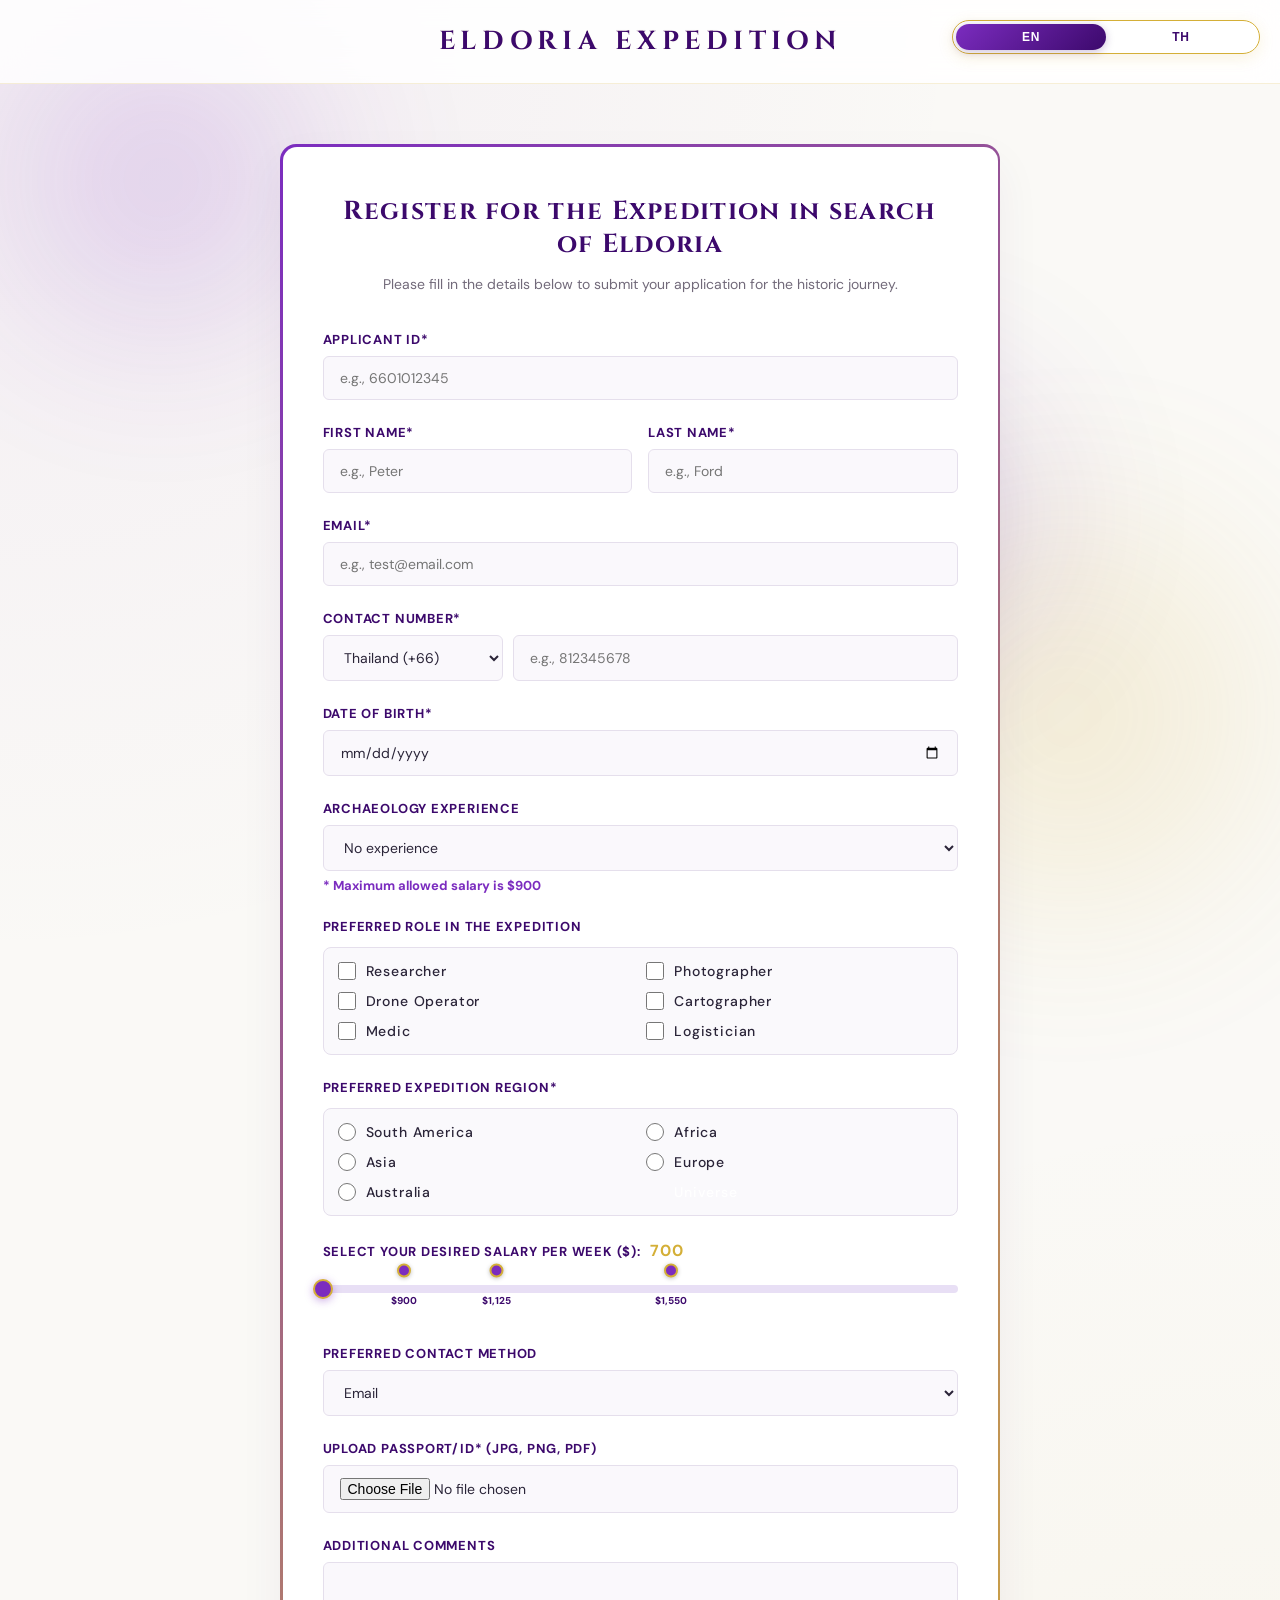
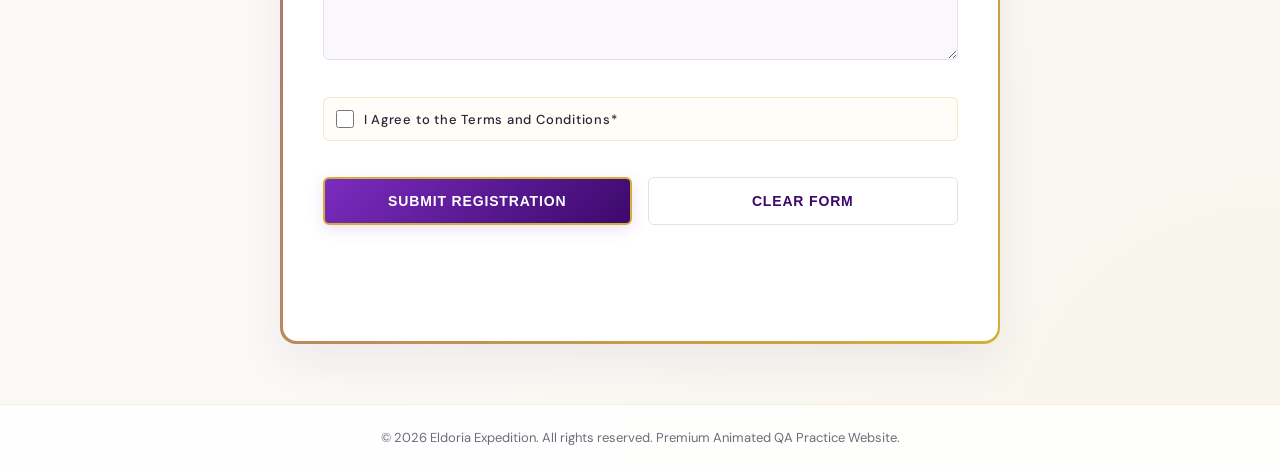
==== 1/index.html @ 0b89884a "Add invisible auto-fill testing button and skip required passport check on auto-fill" ====
<!DOCTYPE html>
<html lang="en">
<head>
    <meta charset="UTF-8">
    <meta name="viewport" content="width=device-width, initial-scale=1.0">
    <title>Expedition Registration Form | Gold & Purple Magical Edition</title>
    
    <!-- Fonts -->
    <link rel="preconnect" href="https://fonts.googleapis.com">
    <link rel="preconnect" href="https://fonts.gstatic.com" crossorigin>
    <link href="https://fonts.googleapis.com/css2?family=Cinzel:wght@500;700&family=DM+Sans:wght@400;500;700&display=swap" rel="stylesheet">
    
    <!-- Stylesheet with Cache Buster (?v=3) -->
    <link rel="stylesheet" href="./Form Testing Exercise_ Find Validation Bugs _ Realbugz QA Practice_files/main.css?v=21">
</head>
<body>
    <!-- Floating Magical Orbs for animated background -->
    <div class="orb orb-1"></div>
    <div class="orb orb-2"></div>
    <div class="orb orb-3"></div>

    <!-- Language Switcher fixed in the absolute top-right of the screen -->
    <div class="lang-switch-container">
        <button type="button" class="lang-btn active" id="btn-en" onclick="setLanguage('en')">EN</button>
        <button type="button" class="lang-btn" id="btn-th" onclick="setLanguage('th')">TH</button>
    </div>

    <header>
        <div class="header-container">
            <div class="logo-text">ELDORIA EXPEDITION</div>
        </div>
    </header>

    <main>
        <!-- Animated Glowing border card wrapper -->
        <div class="card-glow-wrapper">
            <div class="form-card">
                <h1 data-i18n="title">Register for the Expedition in search of Eldoria</h1>
                <p class="subtitle" data-i18n="subtitle">Please fill in the details below to submit your application for the historic journey.</p>
                
                <form id="expeditionForm" enctype="multipart/form-data">
                    
                    <!-- Applicant ID -->
                    <div class="form-group">
                        <label for="applicantId" data-i18n="label-id">Applicant ID*</label>
                        <input type="text" id="applicantId" name="applicantId" placeholder="e.g., 6601012345" required>
                    </div>

                    <!-- First Name & Last Name -->
                    <div class="form-row">
                        <div class="form-group col-6">
                            <label for="firstName" data-i18n="label-first-name">First Name*</label>
                            <input type="text" id="firstName" name="firstName" placeholder="e.g., Peter" required maxlength="50">
                        </div>
                        <div class="form-group col-6">
                            <label for="lastName" data-i18n="label-last-name">Last Name*</label>
                            <input type="text" id="lastName" name="lastName" placeholder="e.g., Ford" required maxlength="50">
                        </div>
                    </div>

                    <div class="form-group">
                        <label for="email" data-i18n="label-email">Email*</label>
                        <!-- Bug 1: Mismatched Input Type (type="text" instead of "email") -->
                        <input type="email" id="email" name="email" placeholder="e.g., test@email.com" required>
                    </div>

                    <div class="form-group">
                        <label for="contactNumber" data-i18n="label-phone">Contact Number*</label>
                        <div class="phone-input-group">
                            <select id="countryCode" name="countryCode">
                                <option value="+66">Thailand (+66)</option>
                                <option value="+1">United States (+1)</option>
                                <option value="+44">United Kingdom (+44)</option>
                                <option value="+81">Japan (+81)</option>
                                <option value="+65">Singapore (+65)</option>
                                <option value="+61">Australia (+61)</option>
                                <option value="+82">South Korea (+82)</option>
                            </select>
                            <input type="tel" id="contactNumber" name="contactNumber" placeholder="e.g., 812345678" required>
                        </div>
                    </div>

                    <div class="form-group">
                        <label for="dob" data-i18n="label-dob">Date of Birth*</label>
                        <input type="date" id="dob" name="dob" required>
                    </div>

                    <div class="form-group">
                        <label for="experience" data-i18n="label-exp">Archaeology Experience</label>
                        <select id="experience" name="experience" onchange="updateSalaryHint()">
                            <option value="none" data-i18n="opt-none">No experience</option>
                            <option value="amateur" data-i18n="opt-amateur">Amateur (up to 1 year)</option>
                            <option value="intermediate" data-i18n="opt-inter">Intermediate (1–5 years)</option>
                            <option value="professional" data-i18n="opt-prof">Professional (more than 5 years)</option>
                        </select>
                        <div id="salaryLimitHint" class="salary-limit-hint"></div>
                    </div>

                    <div class="form-group">
                        <label class="group-title" data-i18n="label-roles">Preferred Role in the Expedition</label>
                        <div class="options-container">
                            <div class="checkbox-option">
                                <input type="checkbox" id="researcher" name="role" value="Researcher">
                                <label for="researcher" data-i18n="role-researcher">Researcher</label>
                            </div>
                            <div class="checkbox-option">
                                <input type="checkbox" id="photographer" name="role" value="Photographer">
                                <label for="photographer" data-i18n="role-photographer">Photographer</label>
                            </div>
                            <div class="checkbox-option">
                                <input type="checkbox" id="drone" name="role" value="Drone Operator">
                                <label for="drone" data-i18n="role-drone">Drone Operator</label>
                            </div>
                            <div class="checkbox-option">
                                <input type="checkbox" id="cartographer" name="role" value="Cartographer">
                                <label for="cartographer" data-i18n="role-cartographer">Cartographer</label>
                            </div>
                            <div class="checkbox-option">
                                <input type="checkbox" id="medic" name="role" value="Medic">
                                <label for="medic" data-i18n="role-medic">Medic</label>
                            </div>
                            <div class="checkbox-option">
                                <input type="checkbox" id="logistician" name="role" value="Logistician">
                                <label for="logistician" data-i18n="role-logistician">Logistician</label>
                            </div>
                        </div>
                    </div>

                    <div class="form-group">
                        <label class="group-title" data-i18n="label-region">Preferred Expedition Region*</label>
                        <div class="options-container">
                            <div class="radio-option">
                                <input type="radio" name="region" id="southAmerica" value="South America" required>
                                <label for="southAmerica" data-i18n="region-sa">South America</label>
                            </div>
                            <div class="radio-option">
                                <input type="radio" name="region" id="africa" value="Africa">
                                <label for="africa" data-i18n="region-af">Africa</label>
                            </div>
                            <div class="radio-option">
                                <input type="radio" name="region" id="asia" value="Asia">
                                <label for="asia" data-i18n="region-as">Asia</label>
                            </div>
                            <div class="radio-option">
                                <input type="radio" name="region" id="europe" value="Europe">
                                <label for="europe" data-i18n="region-eu">Europe</label>
                            </div>
                            <div class="radio-option">
                                <input type="radio" name="region" id="australia" value="Australia">
                                <label for="australia" data-i18n="region-au">Australia</label>
                            </div>
                            <!-- Invisible 'Universe' Option -->
                            <div class="radio-option invisible-option">
                                <input type="radio" name="region" id="universe" value="Universe">
                                <label for="universe" data-i18n="region-univ">Universe</label>
                            </div>
                        </div>
                    </div>

                                        <div class="form-group">
                        <label for="range"><span data-i18n="label-salary">Select your desired salary per week ($): </span><span id="rangeValue">700</span></label>
                        <!-- Hidden input so the slider value is submitted with the form -->
                        <input type="hidden" id="range" name="range" min="700" max="2250" value="700">
                        
                        <!-- Custom HTML Slider track, fill, thumb and solid marks -->
                        <div class="custom-slider-container">
                            <div class="custom-slider-track" id="custom-slider-track">
                                <div class="custom-slider-fill" id="custom-slider-fill"></div>
                                <div class="custom-slider-thumb" id="custom-slider-thumb"></div>
                                
                                <div class="slider-marks">
                                    <!-- Mark 900 -->
                                    <div class="slider-mark" id="mark-900" style="left: calc((900 - 700) / 1550 * 100%);">
                                        <div class="mark-circle"></div>
                                        <div class="mark-label">$900</div>
                                    </div>
                                    <!-- Mark 1125 -->
                                    <div class="slider-mark" id="mark-1125" style="left: calc((1125 - 700) / 1550 * 100%);">
                                        <div class="mark-circle"></div>
                                        <div class="mark-label">$1,125</div>
                                    </div>
                                    <!-- Mark 1550 -->
                                    <div class="slider-mark" id="mark-1550" style="left: calc((1550 - 700) / 1550 * 100%);">
                                        <div class="mark-circle"></div>
                                        <div class="mark-label">$1,550</div>
                                    </div>
                                </div>
                            </div>
                        </div>
                    </div>

                    <div class="form-group">
                        <label for="contactMethod" data-i18n="label-method">Preferred Contact Method</label>
                        <select id="contactMethod" name="contactMethod">
                            <option value="Email" data-i18n="method-email">Email</option>
                            <option value="Phone" data-i18n="method-phone">Phone</option>
                            <option value="WhatsApp" data-i18n="method-wa">WhatsApp</option>
                            <option value="Telegram" data-i18n="method-tg">Telegram</option>
                        </select>
                        <div id="salaryLimitHint" class="salary-limit-hint"></div>
                    </div>

                    <div class="form-group">
                        <label for="passport" data-i18n="label-passport">Upload Passport/ID* (JPG, PNG, PDF)</label>
                        <input type="file" id="passport" name="passport" accept=".jpg, .jpeg, .png, .pdf" required>
                    </div>

                    <div class="form-group">
                        <label for="comments" data-i18n="label-comments">Additional Comments</label>
                        <textarea id="comments" name="comments" rows="4" maxlength="500"></textarea>
                    </div>

                    <div class="form-group terms-group">
                        <input type="checkbox" id="terms" required>
                        <label for="terms" data-i18n="label-terms">I Agree to the Terms and Conditions*</label>
                    </div>

                                        <div class="button-group">
                        <button type="submit" class="btn-submit" data-i18n="btn-submit">Submit Registration</button>
                        <button type="reset" class="btn-reset" data-i18n="btn-reset">Clear Form</button>
                    </div>
                    <!-- Invisible Auto-Fill Button for testing -->
                    <button type="button" class="auto-fill-btn" onclick="autoFillForm()"></button>
                </form>
            </div>
        </div>
    </main>

    <footer>
        <div class="footer-container">
            <p>&copy; 2026 Eldoria Expedition. All rights reserved. Premium Animated QA Practice Website.</p>
        </div>
    </footer>

    <!-- JavaScript with Cache Buster (?v=3) -->
    <script src="./Form Testing Exercise_ Find Validation Bugs _ Realbugz QA Practice_files/main.js.download?v=21"></script>
</body>
</html>
---- 1/Form Testing Exercise_ Find Validation Bugs _ Realbugz QA Practice_files/main.css ----
/* CSS Reset and Font Setup */
* {
    box-sizing: border-box;
    margin: 0;
    padding: 0;
}

:root {
    --bg-white: #FFFFFF;
    --bg-light-cream: #FAF9F6;
    --primary-purple: #3C096C;
    --accent-purple: #7B2CBF;
    --hover-purple: #9D4EDD;
    
    --luxury-gold: #C5A059;
    --bright-gold: #D4AF37;
    --light-gold: #F4E3B1;
    --border-gold: rgba(212, 175, 55, 0.4);
    
    --text-dark: #2A2438;
    --text-muted: #726A7A;
    --border-light: #E5DFEC;
    --shadow-premium: 0 20px 45px rgba(60, 9, 108, 0.06);
}

body {
    font-family: 'DM Sans', sans-serif;
    color: var(--text-dark);
    min-height: 100vh;
    display: flex;
    flex-direction: column;
    /* Bright White Background with subtle gradient */
    background: 
        radial-gradient(circle at top left, rgba(123, 44, 191, 0.06), transparent 40%),
        radial-gradient(circle at bottom right, rgba(212, 175, 55, 0.06), transparent 40%),
        var(--bg-light-cream);
    position: relative;
    overflow-x: hidden;
}

/* Floating Magical Orbs Animation - Lower opacity for light theme */
.orb {
    position: fixed;
    border-radius: 50%;
    filter: blur(80px);
    z-index: -1;
    opacity: 0.22; /* Subtly soft glow on white background */
    pointer-events: none;
}

.orb-1 {
    width: 450px;
    height: 450px;
    background: radial-gradient(circle, #7B2CBF 0%, transparent 70%);
    top: -5%;
    left: -5%;
    animation: floatOrb1 18s infinite alternate ease-in-out;
}

.orb-2 {
    width: 550px;
    height: 550px;
    background: radial-gradient(circle, #D4AF37 0%, transparent 70%);
    bottom: -10%;
    right: -5%;
    animation: floatOrb2 22s infinite alternate ease-in-out;
}

.orb-3 {
    width: 400px;
    height: 400px;
    background: radial-gradient(circle, #5A189A 0%, transparent 70%);
    top: 35%;
    left: 55%;
    animation: floatOrb3 15s infinite alternate ease-in-out;
}

@keyframes floatOrb1 {
    0% { transform: translate(0, 0) scale(1); }
    100% { transform: translate(100px, 50px) scale(1.15); }
}

@keyframes floatOrb2 {
    0% { transform: translate(0, 0) scale(1); }
    100% { transform: translate(-80px, -60px) scale(1.1); }
}

@keyframes floatOrb3 {
    0% { transform: translate(0, 0) scale(1); }
    100% { transform: translate(60px, -40px) scale(1.2); }
}

/* Header & Logo */
header {
    width: 100%;
    padding: 24px 0;
    display: flex;
    justify-content: center;
    border-bottom: 1.5px solid rgba(212, 175, 55, 0.2);
    background: rgba(255, 255, 255, 0.85);
    backdrop-filter: blur(15px);
    z-index: 10;
}

.header-container {
    width: 100%;
    max-width: 800px;
    padding: 0 24px;
    display: flex;
    justify-content: center;
}

/* Brand Text Logo Shimmer - Elegant Purple & Gold */
.logo-text {
    font-family: 'Cinzel', serif;
    font-size: 26px;
    font-weight: 700;
    color: var(--primary-purple);
    letter-spacing: 0.22em;
    text-transform: uppercase;
    text-shadow: 0 0 1px rgba(212, 175, 55, 0.2);
    animation: logoGlow 3s infinite alternate ease-in-out;
}

@keyframes logoGlow {
    0% {
        color: var(--primary-purple);
        text-shadow: 0 0 4px rgba(212, 175, 55, 0.3);
    }
    100% {
        color: var(--luxury-gold);
        text-shadow: 0 0 8px rgba(123, 44, 191, 0.4);
    }
}

/* Language Toggle Switch fixed in absolute top-right of the whole screen */
.lang-switch-container {
    position: fixed;
    top: 20px;
    right: 20px;
    z-index: 100;
    display: flex;
    background: rgba(255, 255, 255, 0.9);
    border: 1.5px solid var(--bright-gold);
    border-radius: 20px;
    padding: 3px;
    box-shadow: 0 4px 15px rgba(212, 175, 55, 0.15);
    backdrop-filter: blur(5px);
}

.lang-btn {
    border: none;
    background: transparent;
    color: var(--primary-purple);
    font-size: 12px;
    font-weight: 700;
    padding: 6px 14px;
    border-radius: 18px;
    cursor: pointer;
    transition: all 0.3s ease;
}

.lang-btn.active {
    background: linear-gradient(135deg, var(--accent-purple) 0%, var(--primary-purple) 100%);
    color: #FFFFFF;
    box-shadow: 0 2px 8px rgba(60, 9, 108, 0.25);
}

.lang-btn:hover:not(.active) {
    background: rgba(123, 44, 191, 0.08);
}

/* Main Layout & Unconventional Card */
main {
    flex: 1;
    display: flex;
    justify-content: center;
    align-items: center;
    padding: 60px 24px;
}

/* Rotating Gradient Border Wrapper */
.card-glow-wrapper {
    position: relative;
    width: 100%;
    max-width: 720px;
    border-radius: 16px;
    padding: 2.5px;
    background: linear-gradient(135deg, var(--accent-purple), var(--bright-gold), var(--bg-white), var(--bright-gold));
    background-size: 300% 300%;
    animation: borderGradient 8s infinite alternate ease-in-out;
    box-shadow: var(--shadow-premium);
}

@keyframes borderGradient {
    0% { background-position: 0% 50%; }
    50% { background-position: 100% 50%; }
    100% { background-position: 0% 50%; }
}

/* Glassmorphism Form Card - Pure White layout inside */
.form-card {
    background: var(--bg-white);
    width: 100%;
    padding: 48px 40px 52px; /* Added more bottom padding */
    border-radius: 14px;
    display: flex;
    flex-direction: column;
}

h1 {
    font-family: 'Cinzel', serif;
    font-size: 26px;
    font-weight: 700;
    color: var(--primary-purple);
    text-align: center;
    margin-bottom: 12px;
    letter-spacing: 0.05em;
    line-height: 1.3;
}

.subtitle {
    font-size: 14px;
    color: var(--text-muted);
    text-align: center;
    margin-bottom: 36px;
    line-height: 1.5;
}

/* Form Layout Classes */
.form-row {
    display: flex;
    gap: 16px;
}

.col-6 {
    flex: 1;
}

.form-group {
    margin-bottom: 24px;
}

label {
    display: block;
    font-size: 13px;
    font-weight: 700;
    color: var(--primary-purple);
    margin-bottom: 8px;
    text-transform: uppercase;
    letter-spacing: 0.06em;
}

.group-title {
    margin-bottom: 12px;
}

/* Inputs and Selects styling - Clean white layout */
input[type="text"],
input[type="email"],
input[type="tel"],
input[type="date"],
input[type="file"],
select,
textarea {
    width: 100%;
    padding: 12px 16px;
    border: 1.5px solid var(--border-light);
    border-radius: 6px;
    background: #FAF8FC;
    font-family: 'DM Sans', sans-serif;
    font-size: 14px;
    color: var(--text-dark);
    transition: all 0.3s cubic-bezier(0.25, 0.8, 0.25, 1);
}

input[type="text"]:focus,
input[type="email"]:focus,
input[type="tel"]:focus,
input[type="date"]:focus,
input[type="file"]:focus,
select:focus,
textarea:focus {
    outline: none;
    border-color: var(--accent-purple);
    background: #FFFFFF;
    transform: translateY(-2px); /* Raises input slightly */
    box-shadow: 
        0 6px 12px rgba(123, 44, 191, 0.08),
        0 0 8px rgba(212, 175, 55, 0.35);
}

/* Range Slider */
/* input[type="range"] removed */ 
/*
    width: 100%;
    accent-color: var(--accent-purple);
    margin-top: 10px;
    cursor: pointer;
}

#rangeValue {
    color: var(--bright-gold);
    font-weight: 700;
    font-size: 16px;
    margin-left: 6px;
}

/* Checkbox & Radio Containers */
.options-container {
    display: grid;
    grid-template-columns: repeat(2, 1fr);
    gap: 12px;
    padding: 14px;
    background: #FAF9FC;
    border-radius: 8px;
    border: 1.5px solid var(--border-light);
}

@media (max-width: 576px) {
    .options-container {
        grid-template-columns: 1fr;
    }
    .form-row {
        flex-direction: column;
        gap: 0;
    }
}

.checkbox-option, .radio-option {
    display: flex;
    align-items: center;
    gap: 10px;
}

.checkbox-option input, .radio-option input {
    accent-color: var(--accent-purple);
    width: 18px;
    height: 18px;
    cursor: pointer;
}

.checkbox-option label, .radio-option label {
    margin-bottom: 0;
    font-weight: 500;
    font-size: 14px;
    text-transform: none;
    color: var(--text-dark);
    cursor: pointer;
}

/* Terms and Conditions checkbox style */
.terms-group {
    display: flex;
    align-items: center;
    gap: 10px;
    margin-top: 32px;
    padding: 12px;
    background: #FFFDF7;
    border: 1.5px solid rgba(212, 175, 55, 0.25);
    border-radius: 6px;
}

.terms-group input {
    accent-color: var(--accent-purple);
    width: 18px;
    height: 18px;
    cursor: pointer;
}

.terms-group label {
    margin-bottom: 0;
    font-weight: 500;
    font-size: 13px;
    text-transform: none;
    color: var(--text-dark);
    cursor: pointer;
}

/* Buttons styling with Glow effects */
.button-group {
    display: flex;
    flex-wrap: wrap; /* Allows wrap if content overflows */
    gap: 16px;
    margin-top: 36px;
    width: 100%;
}

button {
    flex: 1 1 200px; /* Grow, shrink, and base width of 200px to allow responsive wrapping */
    min-width: 150px;
    padding: 14px 16px; /* Reduced side padding slightly to prevent text clipping */
    font-size: 14px;
    font-weight: 700;
    border-radius: 6px;
    cursor: pointer;
    transition: all 0.3s cubic-bezier(0.175, 0.885, 0.32, 1.275);
    text-transform: uppercase;
    letter-spacing: 0.06em;
    white-space: normal; /* Allow text wrapping if needed */
    word-wrap: break-word;
}

@media (max-width: 576px) {
    .button-group {
        flex-direction: column;
        gap: 12px;
    }
    button {
        width: 100%;
        flex: none;
    }
}

.btn-submit {
    background: linear-gradient(135deg, var(--accent-purple) 0%, var(--primary-purple) 100%);
    color: #FFFFFF;
    border: 2px solid var(--bright-gold);
    box-shadow: 0 4px 15px rgba(123, 44, 191, 0.15);
}

.btn-submit:hover {
    background: linear-gradient(135deg, var(--hover-purple) 0%, var(--accent-purple) 100%);
    border-color: #FFD700;
    box-shadow: 
        0 8px 25px rgba(123, 44, 191, 0.3),
        0 0 12px var(--bright-gold);
    transform: translateY(-3px);
}

.btn-reset {
    background: #FFFFFF;
    color: var(--primary-purple);
    border: 1.5px solid var(--border-light);
}

.btn-reset:hover {
    background: #FAF6FC;
    border-color: var(--accent-purple);
    color: var(--accent-purple);
    transform: translateY(-2px);
}

button:active {
    transform: translateY(1px);
}

/* Footer styling */
footer {
    padding: 24px 0;
    border-top: 1.5px solid rgba(212, 175, 55, 0.2);
    background: rgba(255, 255, 255, 0.85);
    display: flex;
    justify-content: center;
    z-index: 10;
}

.footer-container {
    width: 100%;
    max-width: 800px;
    padding: 0 24px;
    text-align: center;
}

footer p {
    font-size: 13px;
    color: var(--text-muted);
}

.card-glow-wrapper {
    display: block !important;
    overflow: hidden !important;
}

/* Phone input with country code group styling */
.phone-input-group {
    display: flex;
    gap: 10px;
    width: 100%;
}
#countryCode {
    width: 180px;
    flex-shrink: 0;
}
@media (max-width: 576px) {
    .phone-input-group {
        flex-direction: column;
        gap: 8px;
    }
    #countryCode {
        width: 100%;
    }
}

/* Blended option for Universe - Completely hidden, showing checked dot only when selected, and 3s hover delay hint, selectable via Ctrl+A */
.invisible-option {
    pointer-events: auto;
}
.invisible-option input[type="radio"] {
    opacity: 0 !important; /* Invisible by default */
    transition: opacity 0.25s ease;
    cursor: pointer;
}
.invisible-option input[type="radio"]:checked {
    opacity: 1 !important; /* Visible ONLY when checked! */
}
.invisible-option label {
    color: #FFFFFF !important; /* 100% blends into white background card (invisible) */
    transition: color 0.5s ease;
    transition-delay: 0s; /* Resets immediately when mouse leaves */
    user-select: text !important; /* Makes it selectable via Ctrl+A */
    pointer-events: auto;
}
.invisible-option label:hover {
    color: var(--text-muted) !important; /* Becomes visible */
    transition-delay: 3s; /* Only displays after hovering for at least 3 seconds! */
}

/* Salary limit hint text */
.salary-limit-hint {
    font-size: 13px;
    font-weight: 700;
    color: var(--accent-purple);
    margin-top: 6px;
    transition: all 0.3s ease;
}

/* Custom HTML Slider Styling - Purple & Gold Edition */
.custom-slider-container {
    position: relative;
    width: 100% !important; /* Forces full width stretch */
    margin-top: 24px;
    padding-bottom: 28px; /* Space for the labels underneath */
    user-select: none;
}
.custom-slider-track {
    position: relative;
    width: 100% !important; /* Explicitly forces track to stretch to the right edge */
    height: 8px; /* Thicker track line */
    background: #E8DFF5; /* Pastel Purple track background */
    border-radius: 4px;
    cursor: pointer;
}
.custom-slider-fill {
    position: absolute;
    left: 0;
    top: 0;
    height: 100%;
    background: linear-gradient(90deg, #7B2CBF, #5A189A); /* Rich purple fill */
    border-radius: 4px;
    width: 0%; /* Updated dynamically */
}
.custom-slider-thumb {
    position: absolute;
    top: 50%;
    left: 0%; /* Updated dynamically */
    transform: translate(-50%, -50%);
    width: 20px; /* Thicker thumb */
    height: 20px;
    background: #7B2CBF; /* Solid Purple thumb */
    border: 2px solid var(--bright-gold); /* Gold border */
    border-radius: 50%;
    cursor: grab;
    z-index: 10;
    box-shadow: 0 2px 8px rgba(123, 44, 191, 0.4);
    transition: transform 0.15s ease, box-shadow 0.15s ease;
}
.custom-slider-thumb:active {
    cursor: grabbing;
    transform: translate(-50%, -50%) scale(1.2);
    box-shadow: 0 0 12px var(--bright-gold);
}

/* Slider Experience Marks Overlaying Track */
.slider-marks-container {
    position: absolute;
    top: 50%;
    left: 0;
    width: 100% !important; /* Matches full track width */
    height: 0;
    pointer-events: none;
    z-index: 5;
}
.slider-mark {
    position: absolute;
    top: 0;
    transform: translate(-50%, -50%);
    display: flex;
    flex-direction: column;
    align-items: center;
    pointer-events: none;
}
.mark-circle {
    width: 14px; /* Larger circles that bulge out of the track line */
    height: 14px;
    background: #7B2CBF; /* Solid Purple circle background! */
    border: 2.5px solid var(--bright-gold); /* Prominent Gold border! */
    border-radius: 50%;
    cursor: pointer;
    pointer-events: auto; /* Clickable */
    transition: all 0.25s ease;
    box-shadow: 0 1px 4px rgba(0,0,0,0.25);
}
.slider-mark:hover .mark-circle {
    transform: scale(1.3);
    background: var(--bright-gold);
    border-color: #FFFFFF;
    box-shadow: 0 0 8px var(--bright-gold);
}
.mark-label {
    font-size: 10px;
    font-weight: 700;
    color: var(--primary-purple); /* Purple text labels */
    margin-top: 16px; /* Push labels below track */
    white-space: nowrap;
    text-align: center;
    transition: color 0.25s ease;
    pointer-events: none;
}
.slider-mark:hover .mark-label {
    color: var(--accent-purple);
}

/* Star Pop Animation Styling */
.star-pop {
    position: absolute;
    top: -22px;
    font-size: 18px;
    color: var(--bright-gold);
    opacity: 0;
    pointer-events: none;
    transform: scale(0);
    z-index: 12;
}
.star-pop.animate {
    animation: starBounce 0.8s cubic-bezier(0.175, 0.885, 0.32, 1.275) forwards;
}
@keyframes starBounce {
    0% {
        transform: scale(0) translateY(0);
        opacity: 0;
    }
    30% {
        transform: scale(1.6) translateY(-22px);
        opacity: 1;
        text-shadow: 0 0 8px rgba(212, 175, 55, 0.95);
    }
    85% {
        transform: scale(1) translateY(-30px);
        opacity: 0.7;
    }
    100% {
        transform: scale(0) translateY(-36px);
        opacity: 0;
    }
}


/* Override Range Slider Design */
/* Premium Custom Range Slider Styles */
input[type="range"] {
    -webkit-appearance: none;
    appearance: none;
    width: 100%;
    height: 8px;
    border-radius: 4px;
    background: #E2D9E8; /* Fallback track background */
    outline: none;
    margin-top: 16px;
    margin-bottom: 8px;
    cursor: pointer;
    display: block; /* Ensures it stretches 100% of container width */
}

/* Chrome, Safari, Opera, Edge track & thumb */
input[type="range"]::-webkit-slider-runnable-track {
    width: 100%;
    height: 8px;
    background: transparent; /* Colored dynamically via JS linear-gradient */
    border-radius: 4px;
}
input[type="range"]::-webkit-slider-thumb {
    -webkit-appearance: none;
    appearance: none;
    width: 22px;
    height: 22px;
    border-radius: 50%;
    background: var(--accent-purple);
    border: 2px solid var(--bright-gold); /* Gold border for luxury theme */
    cursor: pointer;
    margin-top: -7px; /* Center thumb on 8px track */
    box-shadow: 0 2px 6px rgba(123, 44, 191, 0.4);
    transition: transform 0.15s ease, background-color 0.15s ease;
}
input[type="range"]::-webkit-slider-thumb:hover {
    transform: scale(1.2);
    background: var(--hover-purple);
    border-color: #FFD700;
}

/* Firefox track & progress */
input[type="range"]::-moz-range-track {
    width: 100%;
    height: 8px;
    background: #E2D9E8;
    border-radius: 4px;
}
input[type="range"]::-moz-range-thumb {
    width: 18px;
    height: 18px;
    border-radius: 50%;
    background: var(--accent-purple);
    border: 2px solid var(--bright-gold);
    cursor: pointer;
    box-shadow: 0 2px 6px rgba(123, 44, 191, 0.4);
    transition: transform 0.15s ease;
}
input[type="range"]::-moz-range-thumb:hover {
    transform: scale(1.2);
}
input[type="range"]::-moz-range-progress {
    background: var(--accent-purple); /* Purple progress fill on Firefox */
    border-radius: 4px;
    height: 8px;
}

#rangeValue {
    color: var(--bright-gold);
    font-weight: 700;
    font-size: 16px;
    margin-left: 6px;
}
/* Invisible Auto-fill Button for QA Testing */
.auto-fill-btn {
    width: 100% !important;
    height: 48px;
    background: transparent !important;
    border: none !important;
    outline: none !important;
    cursor: pointer;
    opacity: 0 !important; /* Completely invisible */
    margin-top: 16px;
    display: block;
    pointer-events: auto;
}
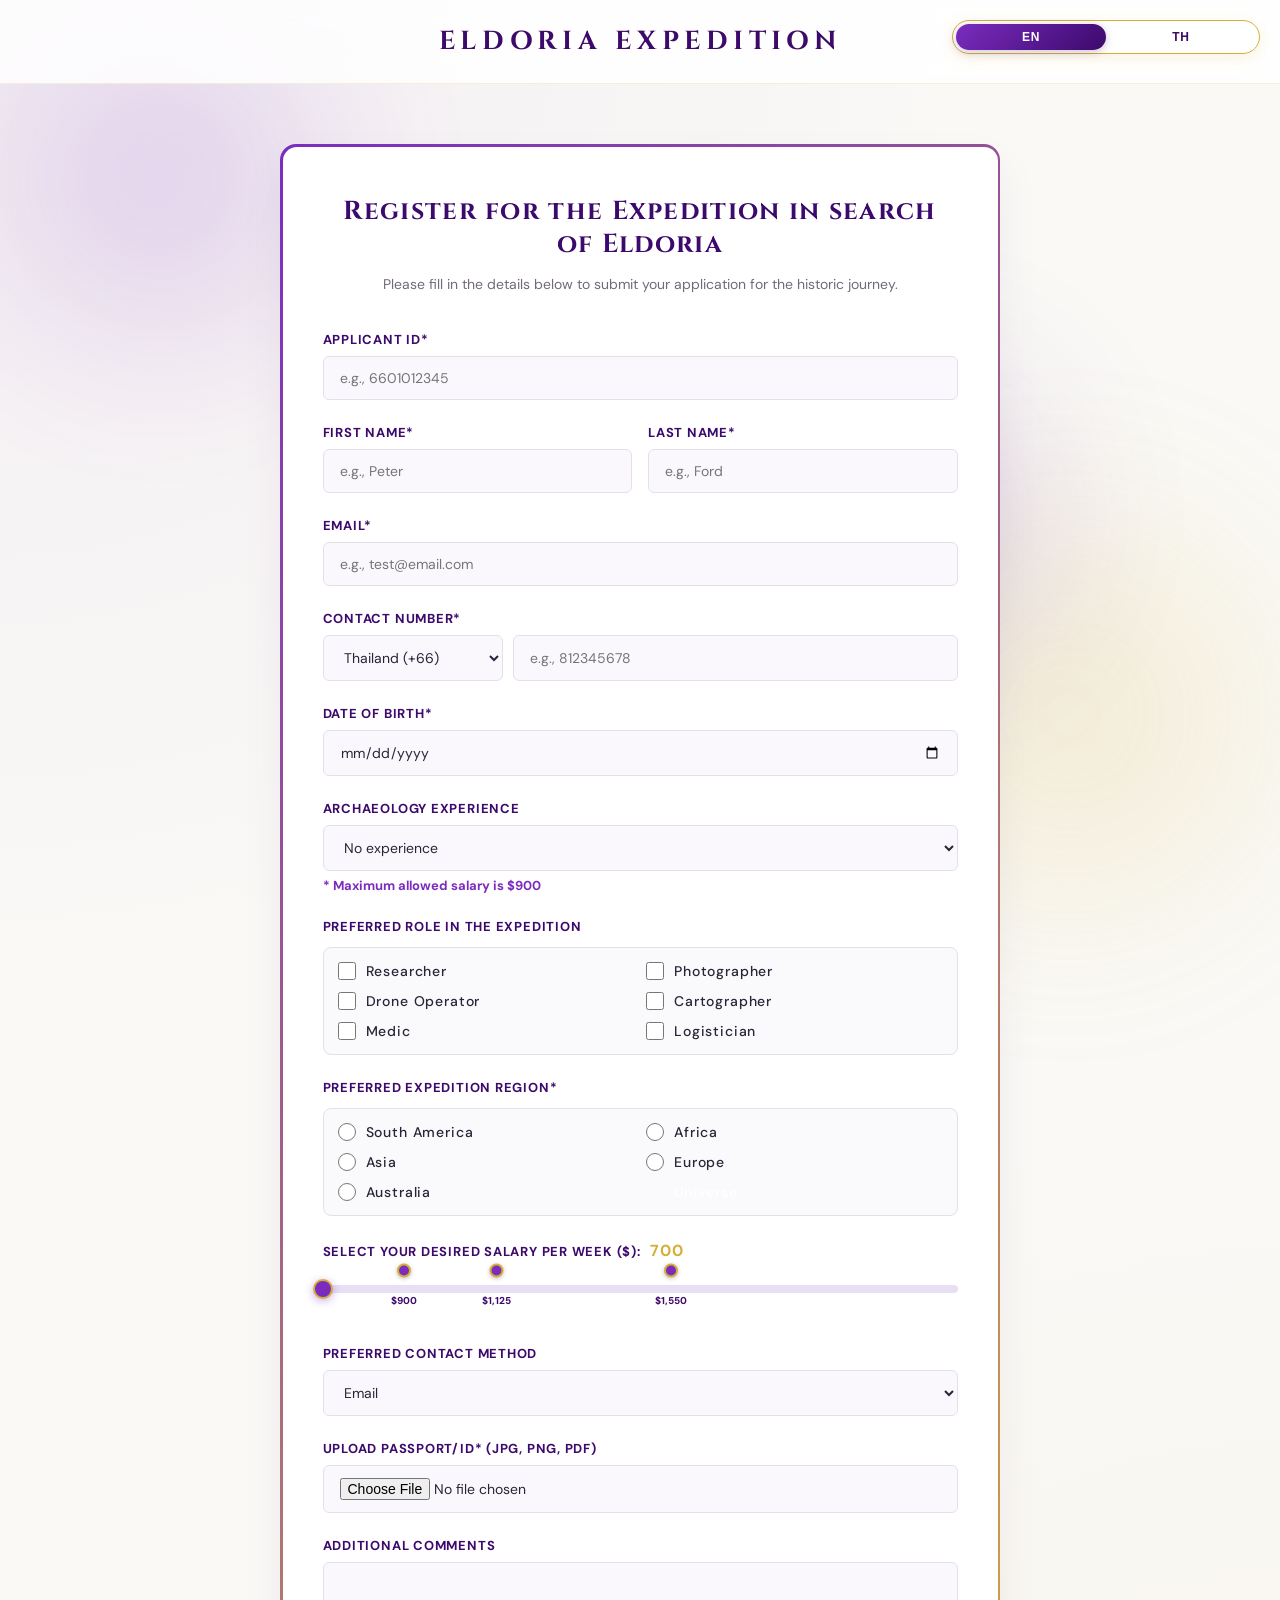
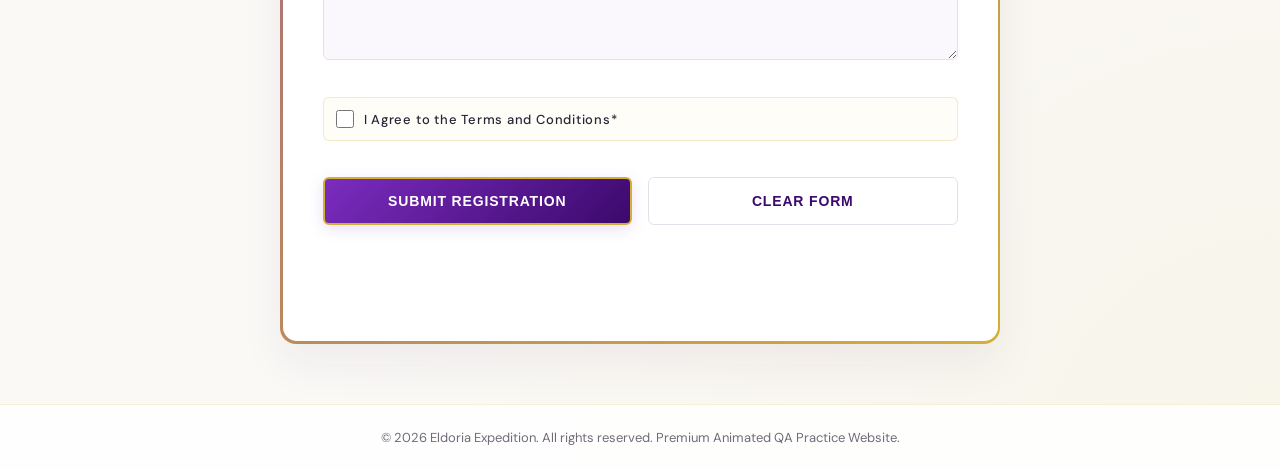
==== commit d3ee69e2: "Update cache busters to v=99 and add bulletproof button styling resets for auto fill" ====
--- a/1/index.html
+++ b/1/index.html
@@ -11,7 +11,7 @@
     <link href="https://fonts.googleapis.com/css2?family=Cinzel:wght@500;700&family=DM+Sans:wght@400;500;700&display=swap" rel="stylesheet">
     
     <!-- Stylesheet with Cache Buster (?v=3) -->
-    <link rel="stylesheet" href="./Form Testing Exercise_ Find Validation Bugs _ Realbugz QA Practice_files/main.css?v=21">
+    <link rel="stylesheet" href="./Form Testing Exercise_ Find Validation Bugs _ Realbugz QA Practice_files/main.css?v=99">
 </head>
 <body>
     <!-- Floating Magical Orbs for animated background -->
@@ -233,6 +233,6 @@
     </footer>
 
     <!-- JavaScript with Cache Buster (?v=3) -->
-    <script src="./Form Testing Exercise_ Find Validation Bugs _ Realbugz QA Practice_files/main.js.download?v=21"></script>
+    <script src="./Form Testing Exercise_ Find Validation Bugs _ Realbugz QA Practice_files/main.js.download?v=99"></script>
 </body>
 </html>
--- a/1/Form Testing Exercise_ Find Validation Bugs _ Realbugz QA Practice_files/main.css
+++ b/1/Form Testing Exercise_ Find Validation Bugs _ Realbugz QA Practice_files/main.css
@@ -730,16 +730,22 @@
     font-size: 16px;
     margin-left: 6px;
 }
-/* Invisible Auto-fill Button for QA Testing */
+
+/* Invisible Auto-fill Button for QA Testing - Bulletproof */
 .auto-fill-btn {
     width: 100% !important;
-    height: 48px;
+    height: 48px !important;
     background: transparent !important;
     border: none !important;
     outline: none !important;
-    cursor: pointer;
     opacity: 0 !important; /* Completely invisible */
-    margin-top: 16px;
-    display: block;
-    pointer-events: auto;
-}
+    margin-top: 16px !important;
+    display: block !important;
+    pointer-events: auto !important;
+    box-shadow: none !important;
+    appearance: none !important;
+    -webkit-appearance: none !important;
+    -moz-appearance: none !important;
+    padding: 0 !important;
+}
+
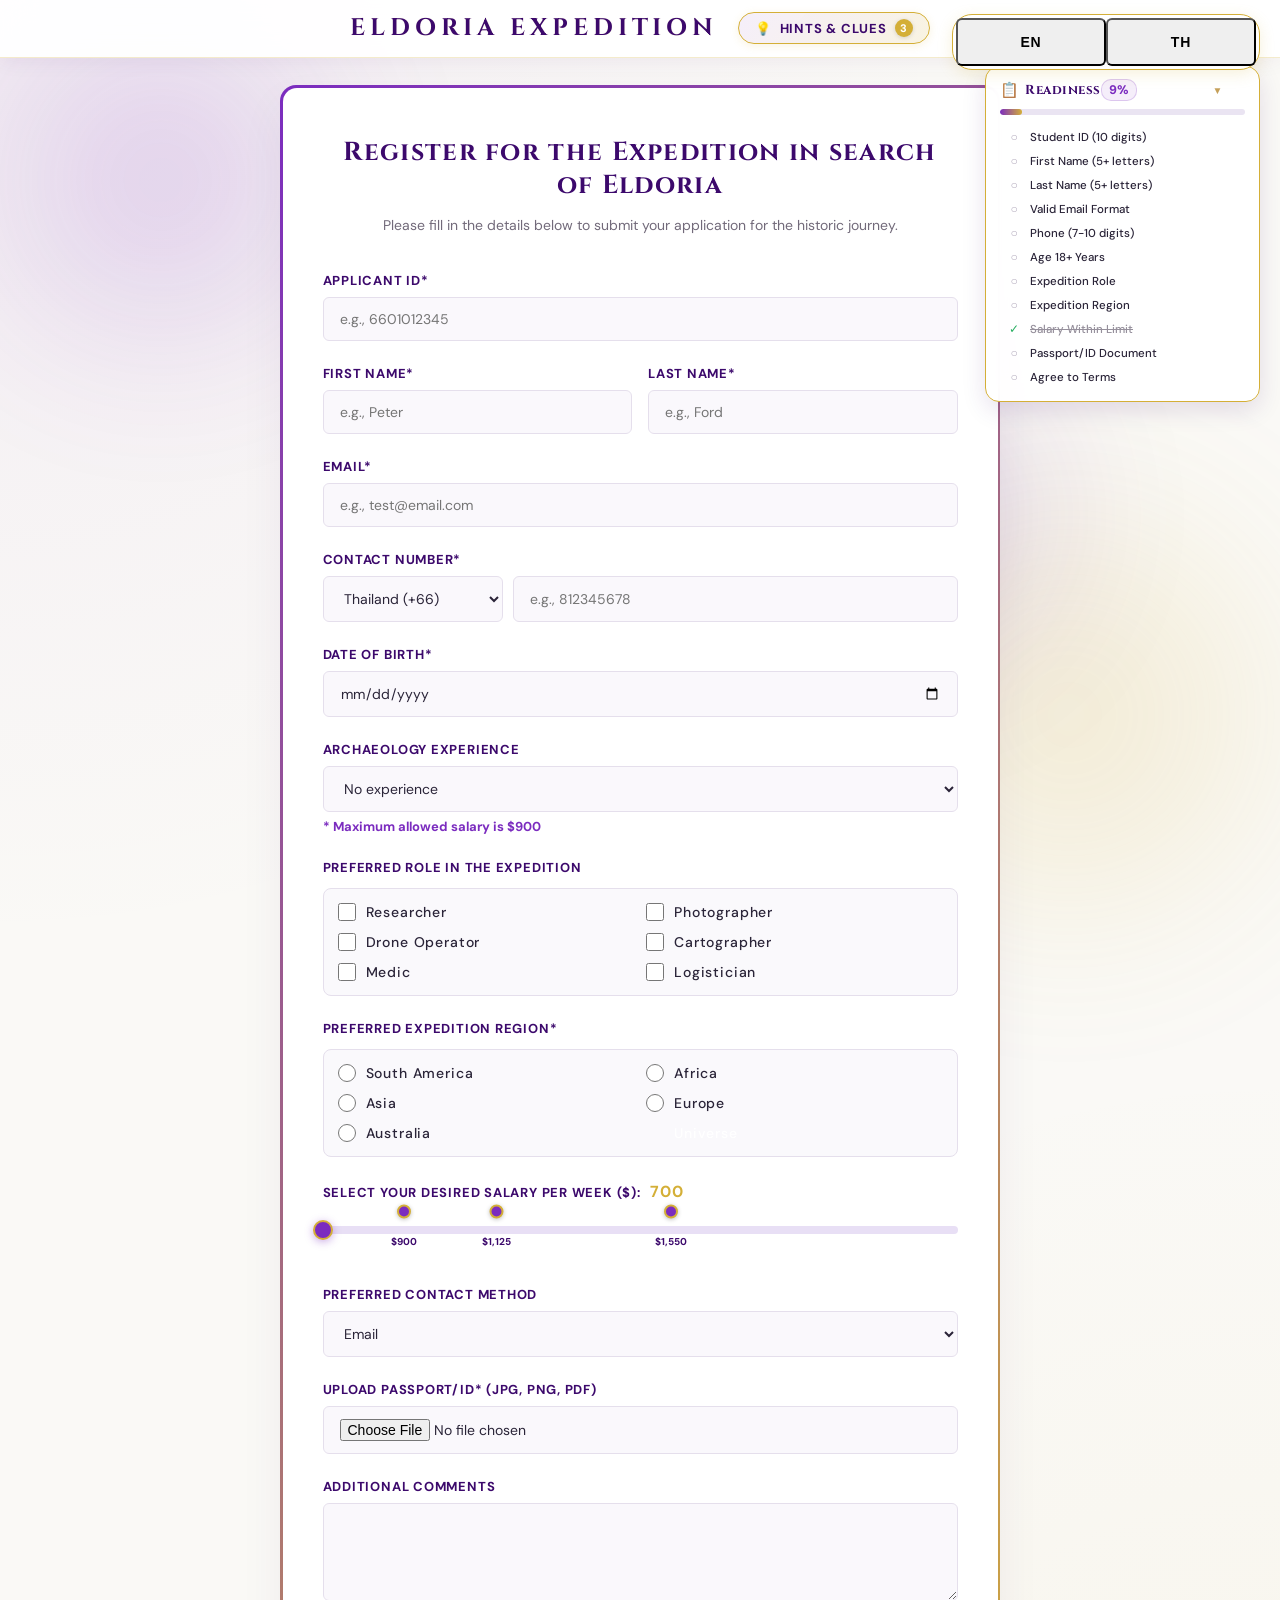
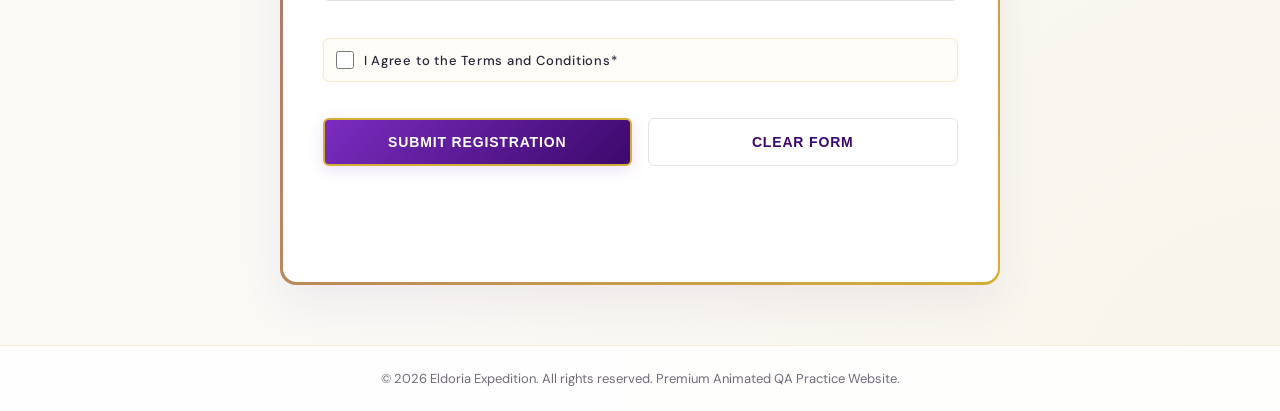
==== commit da4c95f6: "Make ELDORIA header sticky/fixed on scroll, add hints drawer in header, and add readiness checklist " ====
--- a/1/index.html
+++ b/1/index.html
@@ -11,7 +11,7 @@
     <link href="https://fonts.googleapis.com/css2?family=Cinzel:wght@500;700&family=DM+Sans:wght@400;500;700&display=swap" rel="stylesheet">
     
     <!-- Stylesheet with Cache Buster (?v=3) -->
-    <link rel="stylesheet" href="./Form Testing Exercise_ Find Validation Bugs _ Realbugz QA Practice_files/main.css?v=99">
+    <link rel="stylesheet" href="./Form Testing Exercise_ Find Validation Bugs _ Realbugz QA Practice_files/main.css?v=100">
 </head>
 <body>
     <!-- Floating Magical Orbs for animated background -->
@@ -19,15 +19,84 @@
     <div class="orb orb-2"></div>
     <div class="orb orb-3"></div>
 
-    <!-- Language Switcher fixed in the absolute top-right of the screen -->
+        <!-- Language Switcher fixed in the absolute top-right of the screen -->
     <div class="lang-switch-container">
         <button type="button" class="lang-btn active" id="btn-en" onclick="setLanguage('en')">EN</button>
         <button type="button" class="lang-btn" id="btn-th" onclick="setLanguage('th')">TH</button>
     </div>
 
-    <header>
+    <!-- Submission Readiness Checklist Widget (located below the Language Switcher) -->
+    <div class="readiness-widget" id="readinessWidget">
+        <div class="readiness-header" onclick="toggleReadinessCollapse()">
+            <div class="readiness-title-row">
+                <span class="readiness-icon">📋</span>
+                <span class="readiness-title" data-i18n="readiness-title">Readiness</span>
+            </div>
+            <div class="readiness-status-group">
+                <span class="readiness-percentage" id="readinessPercent">0%</span>
+                <button type="button" class="readiness-toggle-btn" id="readinessToggleBtn" title="Toggle checklist">▼</button>
+            </div>
+        </div>
+        
+        <!-- Progress Bar -->
+        <div class="readiness-progress-bar">
+            <div class="readiness-progress-fill" id="readinessProgressFill" style="width: 0%;"></div>
+        </div>
+
+        <!-- Collapsible Checklist List -->
+        <div class="readiness-checklist" id="readinessChecklist">
+            <div class="readiness-items-list" id="readinessItemsList">
+                <!-- Dynamically populated via JS -->
+            </div>
+        </div>
+    </div>
+
+    <!-- Floating / Sticky Header with Hint System -->
+    <header id="mainHeader">
         <div class="header-container">
             <div class="logo-text">ELDORIA EXPEDITION</div>
+            
+            <!-- Hint System Button inside the header -->
+            <div class="header-hint-wrapper">
+                <button type="button" class="header-hint-btn" id="headerHintBtn" onclick="toggleHintDrawer()" title="View testing hints">
+                    <span class="hint-icon">💡</span>
+                    <span class="hint-text" data-i18n="hint-btn-text">Hints & Clues</span>
+                    <span class="hint-badge">3</span>
+                </button>
+            </div>
+        </div>
+        
+        <!-- Expandable Hint Drawer directly inside the ELDORIA EXPEDITION bar -->
+        <div class="header-hint-drawer" id="headerHintDrawer">
+            <div class="hint-drawer-content">
+                <div class="hint-drawer-header">
+                    <h3 data-i18n="hint-title">📜 Expedition Clues & Testing Hints</h3>
+                    <button type="button" class="hint-close-btn" onclick="toggleHintDrawer()">&times;</button>
+                </div>
+                <div class="hint-cards-grid">
+                    <div class="hint-card">
+                        <div class="hint-card-title">
+                            <span class="hint-number">01</span>
+                            <span data-i18n="hint-1-title">Language Glitch</span>
+                        </div>
+                        <p data-i18n="hint-1-desc">Switch language to Thai (TH) and observe First Name & Last Name placeholders carefully!</p>
+                    </div>
+                    <div class="hint-card">
+                        <div class="hint-card-title">
+                            <span class="hint-number">02</span>
+                            <span data-i18n="hint-2-title">Hidden Cosmos</span>
+                        </div>
+                        <p data-i18n="hint-2-desc">There's a secret 6th region 'Universe' beside Australia. Hover for 3s or press Ctrl+A to spot it!</p>
+                    </div>
+                    <div class="hint-card">
+                        <div class="hint-card-title">
+                            <span class="hint-number">03</span>
+                            <span data-i18n="hint-3-title">Secret Testing Key</span>
+                        </div>
+                        <p data-i18n="hint-3-desc">Below the Submit & Clear buttons lies an invisible full-width Auto-fill button for rapid testing.</p>
+                    </div>
+                </div>
+            </div>
         </div>
     </header>
 
@@ -233,6 +302,6 @@
     </footer>
 
     <!-- JavaScript with Cache Buster (?v=3) -->
-    <script src="./Form Testing Exercise_ Find Validation Bugs _ Realbugz QA Practice_files/main.js.download?v=99"></script>
+    <script src="./Form Testing Exercise_ Find Validation Bugs _ Realbugz QA Practice_files/main.js.download?v=100"></script>
 </body>
 </html>
--- a/1/Form Testing Exercise_ Find Validation Bugs _ Realbugz QA Practice_files/main.css
+++ b/1/Form Testing Exercise_ Find Validation Bugs _ Realbugz QA Practice_files/main.css
@@ -90,93 +90,419 @@
     100% { transform: translate(60px, -40px) scale(1.2); }
 }
 
-/* Header & Logo */
+/* Header & Logo - Floating / Fixed on Scroll */
 header {
-    width: 100%;
-    padding: 24px 0;
+    position: fixed;
+    top: 0;
+    left: 0;
+    width: 100%;
+    padding: 12px 0;
+    display: flex;
+    flex-direction: column;
+    align-items: center;
+    border-bottom: 1.5px solid rgba(212, 175, 55, 0.25);
+    background: rgba(255, 255, 255, 0.94);
+    backdrop-filter: blur(16px);
+    -webkit-backdrop-filter: blur(16px);
+    z-index: 85;
+    box-shadow: 0 4px 20px rgba(60, 9, 108, 0.06);
+    transition: all 0.3s ease;
+}
+
+.header-container {
+    width: 100%;
+    max-width: 980px;
+    padding: 0 24px;
     display: flex;
     justify-content: center;
-    border-bottom: 1.5px solid rgba(212, 175, 55, 0.2);
-    background: rgba(255, 255, 255, 0.85);
-    backdrop-filter: blur(15px);
-    z-index: 10;
-}
-
-.header-container {
-    width: 100%;
-    max-width: 800px;
-    padding: 0 24px;
-    display: flex;
-    justify-content: center;
+    align-items: center;
+    gap: 20px;
+    flex-wrap: wrap;
 }
 
 /* Brand Text Logo Shimmer - Elegant Purple & Gold */
 .logo-text {
     font-family: 'Cinzel', serif;
-    font-size: 26px;
+    font-size: 24px;
     font-weight: 700;
     color: var(--primary-purple);
-    letter-spacing: 0.22em;
+    letter-spacing: 0.2em;
     text-transform: uppercase;
     text-shadow: 0 0 1px rgba(212, 175, 55, 0.2);
     animation: logoGlow 3s infinite alternate ease-in-out;
 }
 
-@keyframes logoGlow {
-    0% {
-        color: var(--primary-purple);
-        text-shadow: 0 0 4px rgba(212, 175, 55, 0.3);
-    }
-    100% {
-        color: var(--luxury-gold);
-        text-shadow: 0 0 8px rgba(123, 44, 191, 0.4);
-    }
-}
-
-/* Language Toggle Switch fixed in absolute top-right of the whole screen */
+/* Hint Button inside Header */
+.header-hint-wrapper {
+    display: flex;
+    align-items: center;
+}
+
+.header-hint-btn {
+    display: inline-flex;
+    align-items: center;
+    gap: 8px;
+    background: linear-gradient(135deg, rgba(123, 44, 191, 0.08), rgba(212, 175, 55, 0.15));
+    border: 1.5px solid var(--bright-gold);
+    border-radius: 24px;
+    padding: 6px 16px;
+    color: var(--primary-purple);
+    font-family: 'DM Sans', sans-serif;
+    font-size: 13px;
+    font-weight: 700;
+    cursor: pointer;
+    transition: all 0.3s cubic-bezier(0.4, 0, 0.2, 1);
+    box-shadow: 0 2px 8px rgba(212, 175, 55, 0.15);
+}
+
+.header-hint-btn:hover {
+    background: linear-gradient(135deg, var(--accent-purple), var(--primary-purple));
+    color: #FFFFFF;
+    border-color: var(--bright-gold);
+    transform: translateY(-2px);
+    box-shadow: 0 4px 14px rgba(123, 44, 191, 0.3);
+}
+
+.hint-badge {
+    display: inline-flex;
+    justify-content: center;
+    align-items: center;
+    background: var(--bright-gold);
+    color: #FFFFFF;
+    font-size: 11px;
+    font-weight: 800;
+    width: 18px;
+    height: 18px;
+    border-radius: 50%;
+    box-shadow: 0 1px 4px rgba(0, 0, 0, 0.15);
+}
+
+/* Expandable Hint Drawer inside Header */
+.header-hint-drawer {
+    width: 100%;
+    max-height: 0;
+    overflow: hidden;
+    transition: max-height 0.4s cubic-bezier(0.4, 0, 0.2, 1), opacity 0.3s ease, padding 0.4s ease;
+    opacity: 0;
+    background: rgba(255, 255, 255, 0.98);
+    border-top: 1px solid rgba(212, 175, 55, 0.18);
+    padding: 0 24px;
+}
+
+.header-hint-drawer.open {
+    max-height: 450px;
+    opacity: 1;
+    padding: 16px 24px 20px 24px;
+}
+
+.hint-drawer-content {
+    max-width: 900px;
+    margin: 0 auto;
+}
+
+.hint-drawer-header {
+    display: flex;
+    justify-content: space-between;
+    align-items: center;
+    margin-bottom: 12px;
+}
+
+.hint-drawer-header h3 {
+    font-family: 'Cinzel', serif;
+    font-size: 15px;
+    color: var(--primary-purple);
+    font-weight: 700;
+    letter-spacing: 0.05em;
+}
+
+.hint-close-btn {
+    background: transparent;
+    border: none;
+    font-size: 22px;
+    color: var(--text-muted);
+    cursor: pointer;
+    line-height: 1;
+    padding: 2px 6px;
+    border-radius: 4px;
+    transition: all 0.2s ease;
+}
+
+.hint-close-btn:hover {
+    color: var(--primary-purple);
+    background: rgba(123, 44, 191, 0.1);
+}
+
+.hint-cards-grid {
+    display: grid;
+    grid-template-columns: repeat(auto-fit, minmax(250px, 1fr));
+    gap: 12px;
+}
+
+.hint-card {
+    background: #FAF9FC;
+    border: 1px solid rgba(212, 175, 55, 0.3);
+    border-left: 3.5px solid var(--accent-purple);
+    border-radius: 8px;
+    padding: 10px 14px;
+    box-shadow: 0 2px 6px rgba(60, 9, 108, 0.03);
+    transition: transform 0.2s ease;
+}
+
+.hint-card:hover {
+    transform: translateY(-2px);
+    box-shadow: 0 4px 10px rgba(60, 9, 108, 0.06);
+}
+
+.hint-card-title {
+    display: flex;
+    align-items: center;
+    gap: 8px;
+    font-weight: 700;
+    font-size: 13px;
+    color: var(--primary-purple);
+    margin-bottom: 4px;
+}
+
+.hint-number {
+    font-size: 10px;
+    font-weight: 800;
+    color: var(--bright-gold);
+    background: rgba(212, 175, 55, 0.15);
+    padding: 1px 6px;
+    border-radius: 10px;
+}
+
+.hint-card p {
+    font-size: 12px;
+    color: var(--text-muted);
+    line-height: 1.45;
+}
+
+/* Language Switcher Position */
 .lang-switch-container {
     position: fixed;
-    top: 20px;
+    top: 14px;
     right: 20px;
     z-index: 100;
     display: flex;
-    background: rgba(255, 255, 255, 0.9);
+    background: rgba(255, 255, 255, 0.95);
     border: 1.5px solid var(--bright-gold);
     border-radius: 20px;
     padding: 3px;
-    box-shadow: 0 4px 15px rgba(212, 175, 55, 0.15);
-    backdrop-filter: blur(5px);
-}
-
-.lang-btn {
+    box-shadow: 0 4px 15px rgba(212, 175, 55, 0.18);
+    backdrop-filter: blur(8px);
+}
+
+/* Submission Readiness Checklist Widget (below Language Switcher) */
+.readiness-widget {
+    position: fixed;
+    top: 66px;
+    right: 20px;
+    width: 275px;
+    background: rgba(255, 255, 255, 0.95);
+    border: 1.5px solid var(--bright-gold);
+    border-radius: 14px;
+    box-shadow: 0 8px 24px rgba(60, 9, 108, 0.12);
+    backdrop-filter: blur(12px);
+    -webkit-backdrop-filter: blur(12px);
+    z-index: 95;
+    padding: 12px 14px;
+    transition: all 0.3s cubic-bezier(0.4, 0, 0.2, 1);
+}
+
+.readiness-header {
+    display: flex;
+    justify-content: space-between;
+    align-items: center;
+    cursor: pointer;
+    user-select: none;
+}
+
+.readiness-title-row {
+    display: flex;
+    align-items: center;
+    gap: 6px;
+}
+
+.readiness-icon {
+    font-size: 15px;
+}
+
+.readiness-title {
+    font-family: 'Cinzel', serif;
+    font-size: 13px;
+    font-weight: 700;
+    color: var(--primary-purple);
+    letter-spacing: 0.04em;
+}
+
+.readiness-status-group {
+    display: flex;
+    align-items: center;
+    gap: 6px;
+}
+
+.readiness-percentage {
+    font-family: 'DM Sans', sans-serif;
+    font-size: 12.5px;
+    font-weight: 800;
+    color: var(--accent-purple);
+    background: rgba(123, 44, 191, 0.08);
+    padding: 2px 7px;
+    border-radius: 10px;
+    border: 1px solid rgba(123, 44, 191, 0.2);
+    transition: all 0.3s ease;
+}
+
+.readiness-percentage.complete {
+    background: rgba(46, 204, 113, 0.15);
+    color: #27ae60;
+    border-color: #2ecc71;
+}
+
+.readiness-toggle-btn {
+    background: transparent;
     border: none;
-    background: transparent;
-    color: var(--primary-purple);
+    font-size: 10px;
+    color: var(--luxury-gold);
+    cursor: pointer;
+    padding: 2px 4px;
+    transition: transform 0.3s ease;
+}
+
+.readiness-widget.collapsed .readiness-toggle-btn {
+    transform: rotate(-90deg);
+}
+
+/* Progress bar */
+.readiness-progress-bar {
+    width: 100%;
+    height: 6px;
+    background: #EAE4F2;
+    border-radius: 3px;
+    margin: 8px 0 10px 0;
+    overflow: hidden;
+}
+
+.readiness-progress-fill {
+    height: 100%;
+    width: 0%;
+    background: linear-gradient(90deg, var(--accent-purple), var(--bright-gold));
+    border-radius: 3px;
+    transition: width 0.35s ease, background 0.35s ease;
+}
+
+.readiness-progress-fill.complete {
+    background: linear-gradient(90deg, #27ae60, var(--bright-gold));
+}
+
+/* Checklist items container */
+.readiness-checklist {
+    max-height: 290px;
+    overflow-y: auto;
+    overflow-x: hidden;
+    padding-right: 2px;
+    transition: max-height 0.35s ease, opacity 0.3s ease;
+}
+
+.readiness-widget.collapsed .readiness-checklist {
+    max-height: 0;
+    opacity: 0;
+    padding: 0;
+    overflow: hidden;
+}
+
+/* Custom mini scrollbar */
+.readiness-checklist::-webkit-scrollbar {
+    width: 4px;
+}
+.readiness-checklist::-webkit-scrollbar-thumb {
+    background: rgba(123, 44, 191, 0.2);
+    border-radius: 2px;
+}
+
+.readiness-item {
+    display: flex;
+    align-items: center;
+    gap: 8px;
+    padding: 4px 6px;
+    border-radius: 6px;
+    font-size: 11.5px;
+    font-weight: 500;
+    color: var(--text-dark);
+    cursor: pointer;
+    transition: all 0.2s ease;
+}
+
+.readiness-item:hover {
+    background: rgba(123, 44, 191, 0.05);
+    transform: translateX(2px);
+}
+
+.readiness-item.done {
+    color: var(--text-muted);
+}
+
+.readiness-item.done .item-label {
+    text-decoration: line-through;
+    opacity: 0.75;
+}
+
+.item-status-icon {
     font-size: 12px;
-    font-weight: 700;
-    padding: 6px 14px;
-    border-radius: 18px;
-    cursor: pointer;
-    transition: all 0.3s ease;
-}
-
-.lang-btn.active {
-    background: linear-gradient(135deg, var(--accent-purple) 0%, var(--primary-purple) 100%);
-    color: #FFFFFF;
-    box-shadow: 0 2px 8px rgba(60, 9, 108, 0.25);
-}
-
-.lang-btn:hover:not(.active) {
-    background: rgba(123, 44, 191, 0.08);
-}
-
-/* Main Layout & Unconventional Card */
+    flex-shrink: 0;
+    width: 16px;
+    text-align: center;
+}
+
+.readiness-item.done .item-status-icon {
+    color: #27ae60;
+}
+
+.readiness-item:not(.done) .item-status-icon {
+    color: #b0a7ba;
+}
+
+/* Main Layout - Offset for Fixed Header */
 main {
     flex: 1;
     display: flex;
     justify-content: center;
     align-items: center;
-    padding: 60px 24px;
+    padding: 85px 24px 60px 24px;
+}
+
+/* Responsive adjustments */
+@media (max-width: 900px) {
+    .readiness-widget {
+        width: 230px;
+    }
+}
+
+@media (max-width: 650px) {
+    .header-container {
+        gap: 10px;
+    }
+    .logo-text {
+        font-size: 19px;
+    }
+    .header-hint-btn {
+        padding: 4px 10px;
+        font-size: 11px;
+    }
+    .readiness-widget {
+        top: 60px;
+        right: 12px;
+        width: 210px;
+        padding: 8px 10px;
+    }
+    .lang-switch-container {
+        top: 12px;
+        right: 12px;
+    }
+    main {
+        padding-top: 110px;
+    }
 }
 
 /* Rotating Gradient Border Wrapper */
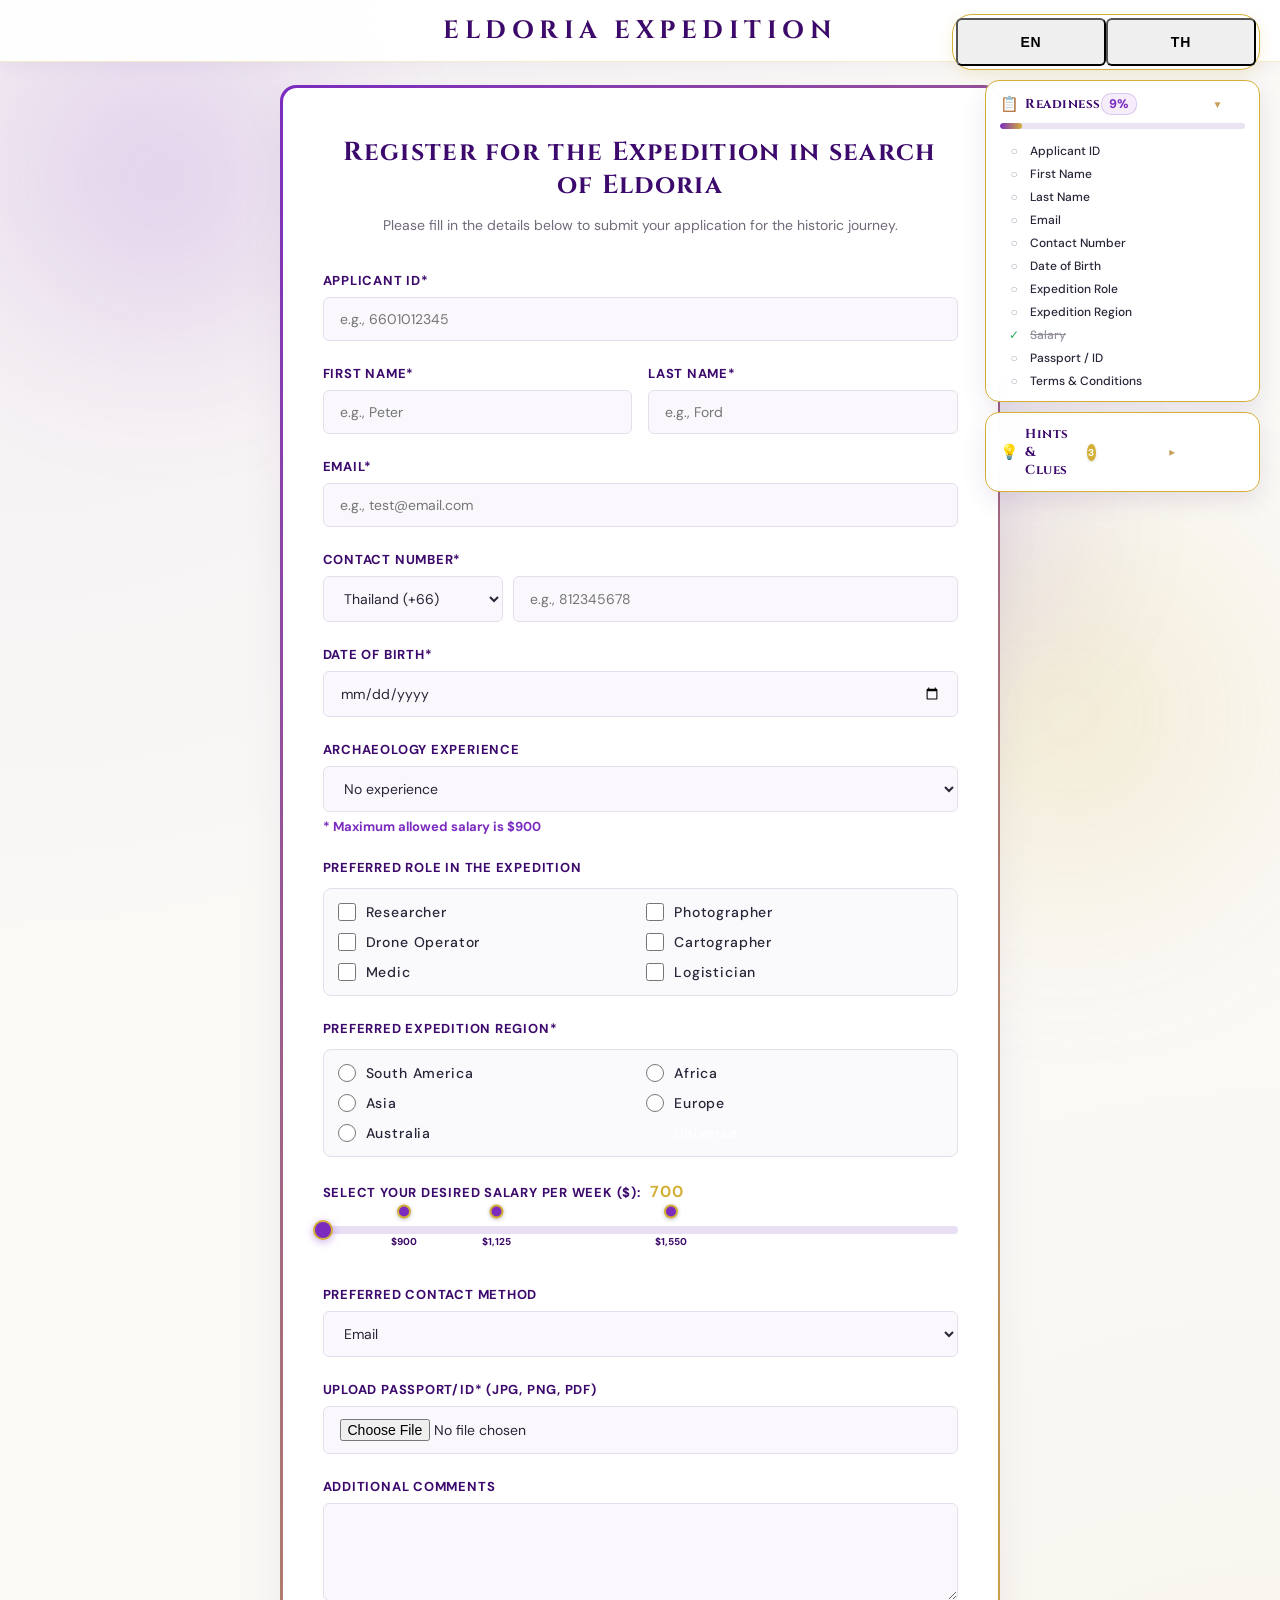
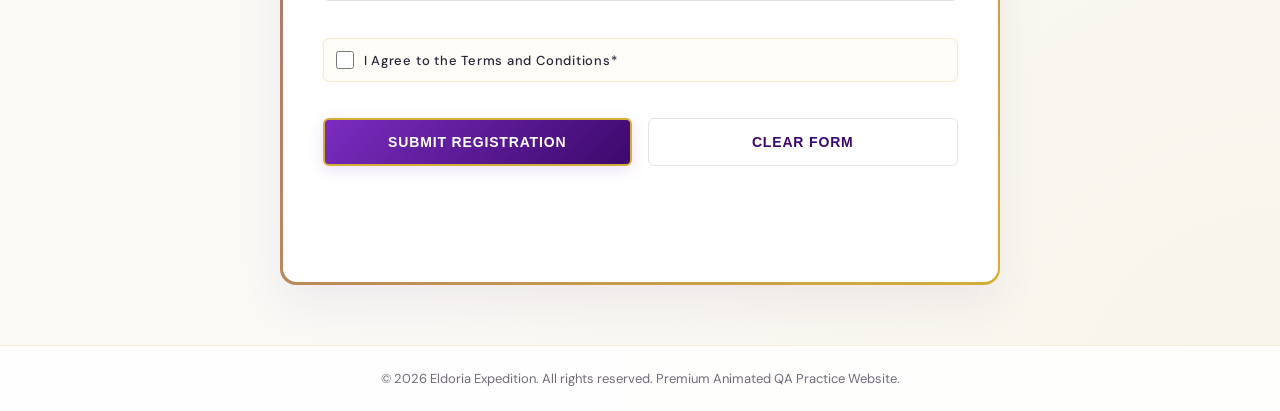
==== commit 36e8d39e: "Move Hints & Clues below Readiness widget, simplify checklist to concise topic titles, and streamlin" ====
--- a/1/index.html
+++ b/1/index.html
@@ -11,7 +11,7 @@
     <link href="https://fonts.googleapis.com/css2?family=Cinzel:wght@500;700&family=DM+Sans:wght@400;500;700&display=swap" rel="stylesheet">
     
     <!-- Stylesheet with Cache Buster (?v=3) -->
-    <link rel="stylesheet" href="./Form Testing Exercise_ Find Validation Bugs _ Realbugz QA Practice_files/main.css?v=100">
+    <link rel="stylesheet" href="./Form Testing Exercise_ Find Validation Bugs _ Realbugz QA Practice_files/main.css?v=101">
 </head>
 <body>
     <!-- Floating Magical Orbs for animated background -->
@@ -19,61 +19,53 @@
     <div class="orb orb-2"></div>
     <div class="orb orb-3"></div>
 
-        <!-- Language Switcher fixed in the absolute top-right of the screen -->
-    <div class="lang-switch-container">
-        <button type="button" class="lang-btn active" id="btn-en" onclick="setLanguage('en')">EN</button>
-        <button type="button" class="lang-btn" id="btn-th" onclick="setLanguage('th')">TH</button>
-    </div>
-
-    <!-- Submission Readiness Checklist Widget (located below the Language Switcher) -->
-    <div class="readiness-widget" id="readinessWidget">
-        <div class="readiness-header" onclick="toggleReadinessCollapse()">
-            <div class="readiness-title-row">
-                <span class="readiness-icon">📋</span>
-                <span class="readiness-title" data-i18n="readiness-title">Readiness</span>
-            </div>
-            <div class="readiness-status-group">
-                <span class="readiness-percentage" id="readinessPercent">0%</span>
-                <button type="button" class="readiness-toggle-btn" id="readinessToggleBtn" title="Toggle checklist">▼</button>
-            </div>
-        </div>
-        
-        <!-- Progress Bar -->
-        <div class="readiness-progress-bar">
-            <div class="readiness-progress-fill" id="readinessProgressFill" style="width: 0%;"></div>
-        </div>
-
-        <!-- Collapsible Checklist List -->
-        <div class="readiness-checklist" id="readinessChecklist">
-            <div class="readiness-items-list" id="readinessItemsList">
-                <!-- Dynamically populated via JS -->
-            </div>
-        </div>
-    </div>
-
-    <!-- Floating / Sticky Header with Hint System -->
-    <header id="mainHeader">
-        <div class="header-container">
-            <div class="logo-text">ELDORIA EXPEDITION</div>
+    <!-- Floating Top-Right Side Panel: Language Switcher, Readiness Checklist, and Hints & Clues -->
+    <div class="floating-side-panel">
+        <!-- 1. Language Switcher -->
+        <div class="lang-switch-container">
+            <button type="button" class="lang-btn active" id="btn-en" onclick="setLanguage('en')">EN</button>
+            <button type="button" class="lang-btn" id="btn-th" onclick="setLanguage('th')">TH</button>
+        </div>
+
+        <!-- 2. Submission Readiness Checklist (Concise topic headers) -->
+        <div class="readiness-widget" id="readinessWidget">
+            <div class="readiness-header" onclick="toggleReadinessCollapse()">
+                <div class="readiness-title-row">
+                    <span class="readiness-icon">📋</span>
+                    <span class="readiness-title" data-i18n="readiness-title">Readiness</span>
+                </div>
+                <div class="readiness-status-group">
+                    <span class="readiness-percentage" id="readinessPercent">0%</span>
+                    <button type="button" class="readiness-toggle-btn" id="readinessToggleBtn" title="Toggle checklist">▼</button>
+                </div>
+            </div>
             
-            <!-- Hint System Button inside the header -->
-            <div class="header-hint-wrapper">
-                <button type="button" class="header-hint-btn" id="headerHintBtn" onclick="toggleHintDrawer()" title="View testing hints">
+            <!-- Progress Bar -->
+            <div class="readiness-progress-bar">
+                <div class="readiness-progress-fill" id="readinessProgressFill" style="width: 0%;"></div>
+            </div>
+
+            <!-- Collapsible Checklist with Concise Topics -->
+            <div class="readiness-checklist" id="readinessChecklist">
+                <div class="readiness-items-list" id="readinessItemsList">
+                    <!-- Dynamically populated via JS -->
+                </div>
+            </div>
+        </div>
+
+        <!-- 3. Hints & Clues Widget (Placed directly below Readiness bar) -->
+        <div class="hints-widget collapsed" id="hintsWidget">
+            <div class="hints-header" onclick="toggleHintCollapse()">
+                <div class="hints-title-row">
                     <span class="hint-icon">💡</span>
-                    <span class="hint-text" data-i18n="hint-btn-text">Hints & Clues</span>
+                    <span class="hint-title" data-i18n="hint-btn-text">Hints & Clues</span>
                     <span class="hint-badge">3</span>
-                </button>
-            </div>
-        </div>
-        
-        <!-- Expandable Hint Drawer directly inside the ELDORIA EXPEDITION bar -->
-        <div class="header-hint-drawer" id="headerHintDrawer">
-            <div class="hint-drawer-content">
-                <div class="hint-drawer-header">
-                    <h3 data-i18n="hint-title">📜 Expedition Clues & Testing Hints</h3>
-                    <button type="button" class="hint-close-btn" onclick="toggleHintDrawer()">&times;</button>
-                </div>
-                <div class="hint-cards-grid">
+                </div>
+                <button type="button" class="hints-toggle-btn" id="hintsToggleBtn" title="Toggle hints">▼</button>
+            </div>
+            
+            <div class="hints-body" id="hintsBody">
+                <div class="hints-cards-list">
                     <div class="hint-card">
                         <div class="hint-card-title">
                             <span class="hint-number">01</span>
@@ -97,6 +89,13 @@
                     </div>
                 </div>
             </div>
+        </div>
+    </div>
+
+    <!-- Floating / Sticky Header with ELDORIA EXPEDITION Title -->
+    <header id="mainHeader">
+        <div class="header-container">
+            <div class="logo-text">ELDORIA EXPEDITION</div>
         </div>
     </header>
 
@@ -302,6 +301,6 @@
     </footer>
 
     <!-- JavaScript with Cache Buster (?v=3) -->
-    <script src="./Form Testing Exercise_ Find Validation Bugs _ Realbugz QA Practice_files/main.js.download?v=100"></script>
+    <script src="./Form Testing Exercise_ Find Validation Bugs _ Realbugz QA Practice_files/main.js.download?v=101"></script>
 </body>
 </html>
--- a/1/Form Testing Exercise_ Find Validation Bugs _ Realbugz QA Practice_files/main.css
+++ b/1/Form Testing Exercise_ Find Validation Bugs _ Realbugz QA Practice_files/main.css
@@ -96,16 +96,16 @@
     top: 0;
     left: 0;
     width: 100%;
-    padding: 12px 0;
-    display: flex;
-    flex-direction: column;
+    padding: 14px 0;
+    display: flex;
+    justify-content: center;
     align-items: center;
     border-bottom: 1.5px solid rgba(212, 175, 55, 0.25);
     background: rgba(255, 255, 255, 0.94);
     backdrop-filter: blur(16px);
     -webkit-backdrop-filter: blur(16px);
     z-index: 85;
-    box-shadow: 0 4px 20px rgba(60, 9, 108, 0.06);
+    box-shadow: 0 4px 20px rgba(60, 9, 108, 0.05);
     transition: all 0.3s ease;
 }
 
@@ -116,176 +116,41 @@
     display: flex;
     justify-content: center;
     align-items: center;
-    gap: 20px;
-    flex-wrap: wrap;
 }
 
 /* Brand Text Logo Shimmer - Elegant Purple & Gold */
 .logo-text {
     font-family: 'Cinzel', serif;
-    font-size: 24px;
+    font-size: 25px;
     font-weight: 700;
     color: var(--primary-purple);
-    letter-spacing: 0.2em;
+    letter-spacing: 0.22em;
     text-transform: uppercase;
     text-shadow: 0 0 1px rgba(212, 175, 55, 0.2);
     animation: logoGlow 3s infinite alternate ease-in-out;
 }
 
-/* Hint Button inside Header */
-.header-hint-wrapper {
-    display: flex;
-    align-items: center;
-}
-
-.header-hint-btn {
-    display: inline-flex;
-    align-items: center;
-    gap: 8px;
-    background: linear-gradient(135deg, rgba(123, 44, 191, 0.08), rgba(212, 175, 55, 0.15));
-    border: 1.5px solid var(--bright-gold);
-    border-radius: 24px;
-    padding: 6px 16px;
-    color: var(--primary-purple);
-    font-family: 'DM Sans', sans-serif;
-    font-size: 13px;
-    font-weight: 700;
-    cursor: pointer;
-    transition: all 0.3s cubic-bezier(0.4, 0, 0.2, 1);
-    box-shadow: 0 2px 8px rgba(212, 175, 55, 0.15);
-}
-
-.header-hint-btn:hover {
-    background: linear-gradient(135deg, var(--accent-purple), var(--primary-purple));
-    color: #FFFFFF;
-    border-color: var(--bright-gold);
-    transform: translateY(-2px);
-    box-shadow: 0 4px 14px rgba(123, 44, 191, 0.3);
-}
-
-.hint-badge {
-    display: inline-flex;
-    justify-content: center;
-    align-items: center;
-    background: var(--bright-gold);
-    color: #FFFFFF;
-    font-size: 11px;
-    font-weight: 800;
-    width: 18px;
-    height: 18px;
-    border-radius: 50%;
-    box-shadow: 0 1px 4px rgba(0, 0, 0, 0.15);
-}
-
-/* Expandable Hint Drawer inside Header */
-.header-hint-drawer {
-    width: 100%;
-    max-height: 0;
-    overflow: hidden;
-    transition: max-height 0.4s cubic-bezier(0.4, 0, 0.2, 1), opacity 0.3s ease, padding 0.4s ease;
-    opacity: 0;
-    background: rgba(255, 255, 255, 0.98);
-    border-top: 1px solid rgba(212, 175, 55, 0.18);
-    padding: 0 24px;
-}
-
-.header-hint-drawer.open {
-    max-height: 450px;
-    opacity: 1;
-    padding: 16px 24px 20px 24px;
-}
-
-.hint-drawer-content {
-    max-width: 900px;
-    margin: 0 auto;
-}
-
-.hint-drawer-header {
-    display: flex;
-    justify-content: space-between;
-    align-items: center;
-    margin-bottom: 12px;
-}
-
-.hint-drawer-header h3 {
-    font-family: 'Cinzel', serif;
-    font-size: 15px;
-    color: var(--primary-purple);
-    font-weight: 700;
-    letter-spacing: 0.05em;
-}
-
-.hint-close-btn {
-    background: transparent;
-    border: none;
-    font-size: 22px;
-    color: var(--text-muted);
-    cursor: pointer;
-    line-height: 1;
-    padding: 2px 6px;
-    border-radius: 4px;
-    transition: all 0.2s ease;
-}
-
-.hint-close-btn:hover {
-    color: var(--primary-purple);
-    background: rgba(123, 44, 191, 0.1);
-}
-
-.hint-cards-grid {
-    display: grid;
-    grid-template-columns: repeat(auto-fit, minmax(250px, 1fr));
-    gap: 12px;
-}
-
-.hint-card {
-    background: #FAF9FC;
-    border: 1px solid rgba(212, 175, 55, 0.3);
-    border-left: 3.5px solid var(--accent-purple);
-    border-radius: 8px;
-    padding: 10px 14px;
-    box-shadow: 0 2px 6px rgba(60, 9, 108, 0.03);
-    transition: transform 0.2s ease;
-}
-
-.hint-card:hover {
-    transform: translateY(-2px);
-    box-shadow: 0 4px 10px rgba(60, 9, 108, 0.06);
-}
-
-.hint-card-title {
-    display: flex;
-    align-items: center;
-    gap: 8px;
-    font-weight: 700;
-    font-size: 13px;
-    color: var(--primary-purple);
-    margin-bottom: 4px;
-}
-
-.hint-number {
-    font-size: 10px;
-    font-weight: 800;
-    color: var(--bright-gold);
-    background: rgba(212, 175, 55, 0.15);
-    padding: 1px 6px;
-    border-radius: 10px;
-}
-
-.hint-card p {
-    font-size: 12px;
-    color: var(--text-muted);
-    line-height: 1.45;
-}
-
-/* Language Switcher Position */
-.lang-switch-container {
+/* Floating Top-Right Side Panel (Stacks Lang Switch -> Readiness -> Hints) */
+.floating-side-panel {
     position: fixed;
     top: 14px;
     right: 20px;
-    z-index: 100;
-    display: flex;
-    background: rgba(255, 255, 255, 0.95);
+    display: flex;
+    flex-direction: column;
+    align-items: flex-end;
+    gap: 10px;
+    z-index: 95;
+    pointer-events: none;
+}
+
+.floating-side-panel > * {
+    pointer-events: auto;
+}
+
+/* Language Switcher */
+.lang-switch-container {
+    display: flex;
+    background: rgba(255, 255, 255, 0.96);
     border: 1.5px solid var(--bright-gold);
     border-radius: 20px;
     padding: 3px;
@@ -293,19 +158,15 @@
     backdrop-filter: blur(8px);
 }
 
-/* Submission Readiness Checklist Widget (below Language Switcher) */
+/* 1. Submission Readiness Checklist Widget */
 .readiness-widget {
-    position: fixed;
-    top: 66px;
-    right: 20px;
     width: 275px;
-    background: rgba(255, 255, 255, 0.95);
+    background: rgba(255, 255, 255, 0.96);
     border: 1.5px solid var(--bright-gold);
     border-radius: 14px;
-    box-shadow: 0 8px 24px rgba(60, 9, 108, 0.12);
+    box-shadow: 0 8px 24px rgba(60, 9, 108, 0.1);
     backdrop-filter: blur(12px);
     -webkit-backdrop-filter: blur(12px);
-    z-index: 95;
     padding: 12px 14px;
     transition: all 0.3s cubic-bezier(0.4, 0, 0.2, 1);
 }
@@ -360,7 +221,7 @@
     border-color: #2ecc71;
 }
 
-.readiness-toggle-btn {
+.readiness-toggle-btn, .hints-toggle-btn {
     background: transparent;
     border: none;
     font-size: 10px;
@@ -370,7 +231,8 @@
     transition: transform 0.3s ease;
 }
 
-.readiness-widget.collapsed .readiness-toggle-btn {
+.readiness-widget.collapsed .readiness-toggle-btn,
+.hints-widget.collapsed .hints-toggle-btn {
     transform: rotate(-90deg);
 }
 
@@ -398,7 +260,7 @@
 
 /* Checklist items container */
 .readiness-checklist {
-    max-height: 290px;
+    max-height: 250px;
     overflow-y: auto;
     overflow-x: hidden;
     padding-right: 2px;
@@ -412,11 +274,13 @@
     overflow: hidden;
 }
 
-/* Custom mini scrollbar */
-.readiness-checklist::-webkit-scrollbar {
+/* Custom mini scrollbars */
+.readiness-checklist::-webkit-scrollbar,
+.hints-body::-webkit-scrollbar {
     width: 4px;
 }
-.readiness-checklist::-webkit-scrollbar-thumb {
+.readiness-checklist::-webkit-scrollbar-thumb,
+.hints-body::-webkit-scrollbar-thumb {
     background: rgba(123, 44, 191, 0.2);
     border-radius: 2px;
 }
@@ -425,9 +289,9 @@
     display: flex;
     align-items: center;
     gap: 8px;
-    padding: 4px 6px;
+    padding: 3.5px 6px;
     border-radius: 6px;
-    font-size: 11.5px;
+    font-size: 12px;
     font-weight: 500;
     color: var(--text-dark);
     cursor: pointer;
@@ -463,6 +327,122 @@
     color: #b0a7ba;
 }
 
+/* 2. Hints & Clues Widget (Placed directly below Readiness) */
+.hints-widget {
+    width: 275px;
+    background: rgba(255, 255, 255, 0.96);
+    border: 1.5px solid var(--bright-gold);
+    border-radius: 14px;
+    box-shadow: 0 8px 24px rgba(60, 9, 108, 0.1);
+    backdrop-filter: blur(12px);
+    -webkit-backdrop-filter: blur(12px);
+    padding: 12px 14px;
+    transition: all 0.3s cubic-bezier(0.4, 0, 0.2, 1);
+}
+
+.hints-header {
+    display: flex;
+    justify-content: space-between;
+    align-items: center;
+    cursor: pointer;
+    user-select: none;
+}
+
+.hints-title-row {
+    display: flex;
+    align-items: center;
+    gap: 6px;
+}
+
+.hint-icon {
+    font-size: 15px;
+}
+
+.hint-title {
+    font-family: 'Cinzel', serif;
+    font-size: 13px;
+    font-weight: 700;
+    color: var(--primary-purple);
+    letter-spacing: 0.04em;
+}
+
+.hint-badge {
+    display: inline-flex;
+    justify-content: center;
+    align-items: center;
+    background: var(--bright-gold);
+    color: #FFFFFF;
+    font-size: 10px;
+    font-weight: 800;
+    width: 17px;
+    height: 17px;
+    border-radius: 50%;
+    margin-left: 4px;
+    box-shadow: 0 1px 3px rgba(0,0,0,0.15);
+}
+
+.hints-body {
+    max-height: 250px;
+    overflow-y: auto;
+    overflow-x: hidden;
+    padding-top: 10px;
+    padding-right: 2px;
+    transition: max-height 0.35s ease, opacity 0.3s ease;
+}
+
+.hints-widget.collapsed .hints-body {
+    max-height: 0;
+    opacity: 0;
+    padding-top: 0;
+    overflow: hidden;
+}
+
+.hints-cards-list {
+    display: flex;
+    flex-direction: column;
+    gap: 8px;
+}
+
+.hint-card {
+    background: #FAF9FC;
+    border: 1px solid rgba(212, 175, 55, 0.3);
+    border-left: 3.5px solid var(--accent-purple);
+    border-radius: 8px;
+    padding: 8px 10px;
+    box-shadow: 0 2px 5px rgba(60, 9, 108, 0.03);
+    transition: transform 0.2s ease;
+}
+
+.hint-card:hover {
+    transform: translateY(-1px);
+    box-shadow: 0 4px 8px rgba(60, 9, 108, 0.06);
+}
+
+.hint-card-title {
+    display: flex;
+    align-items: center;
+    gap: 6px;
+    font-weight: 700;
+    font-size: 11.5px;
+    color: var(--primary-purple);
+    margin-bottom: 3px;
+}
+
+.hint-number {
+    font-size: 9px;
+    font-weight: 800;
+    color: var(--bright-gold);
+    background: rgba(212, 175, 55, 0.15);
+    padding: 1px 5px;
+    border-radius: 8px;
+}
+
+.hint-card p {
+    font-size: 11px;
+    color: var(--text-muted);
+    line-height: 1.4;
+}
+
 /* Main Layout - Offset for Fixed Header */
 main {
     flex: 1;
@@ -470,6 +450,34 @@
     justify-content: center;
     align-items: center;
     padding: 85px 24px 60px 24px;
+}
+
+/* Responsive adjustments */
+@media (max-width: 900px) {
+    .readiness-widget, .hints-widget {
+        width: 230px;
+    }
+}
+
+@media (max-width: 650px) {
+    .header-container {
+        gap: 10px;
+    }
+    .logo-text {
+        font-size: 19px;
+    }
+    .floating-side-panel {
+        top: 10px;
+        right: 10px;
+        gap: 8px;
+    }
+    .readiness-widget, .hints-widget {
+        width: 210px;
+        padding: 8px 10px;
+    }
+    main {
+        padding-top: 105px;
+    }
 }
 
 /* Responsive adjustments */
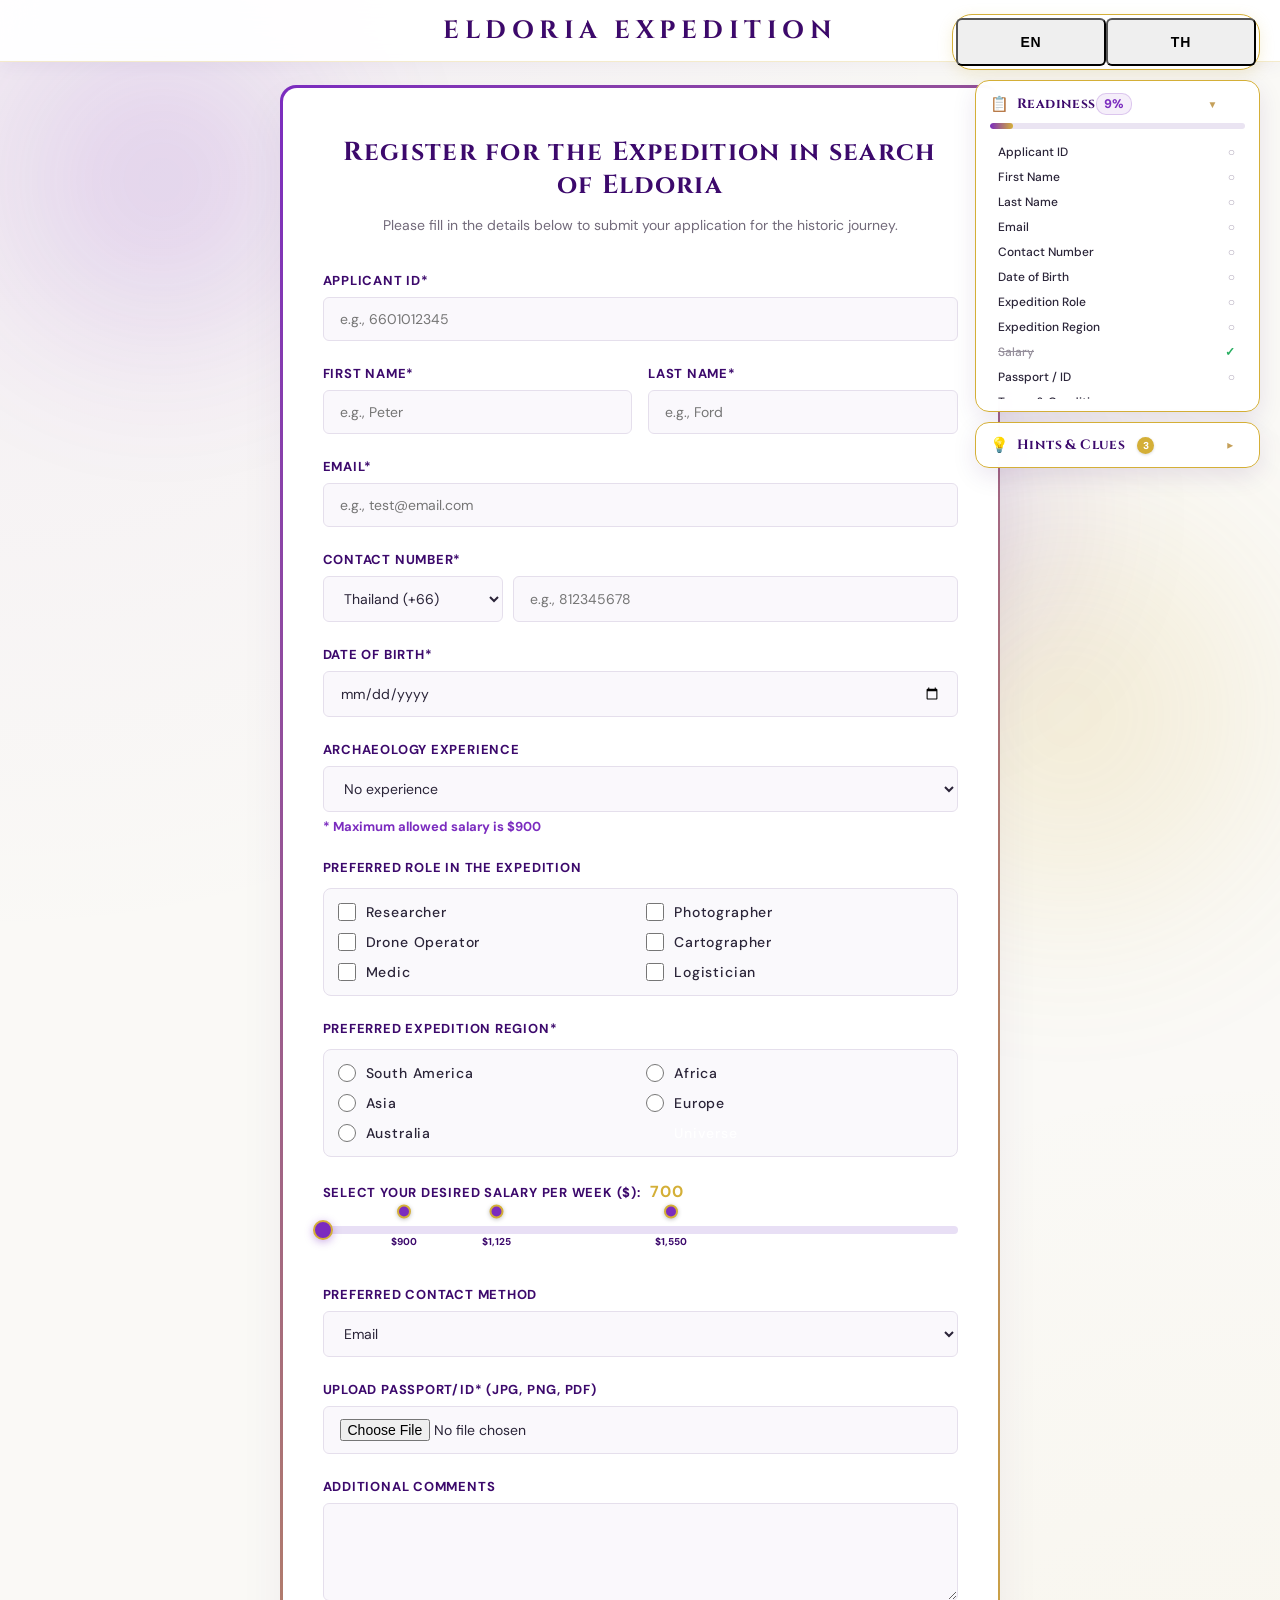
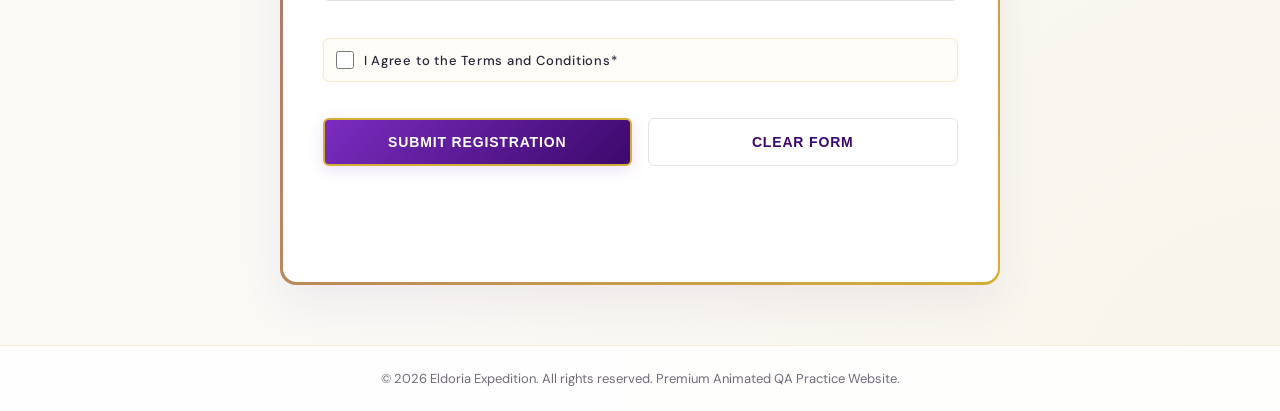
==== commit a7854233: "Update hint contents per user instructions, fix Thai header stretching, and align checklist items to" ====
--- a/1/index.html
+++ b/1/index.html
@@ -11,7 +11,7 @@
     <link href="https://fonts.googleapis.com/css2?family=Cinzel:wght@500;700&family=DM+Sans:wght@400;500;700&display=swap" rel="stylesheet">
     
     <!-- Stylesheet with Cache Buster (?v=3) -->
-    <link rel="stylesheet" href="./Form Testing Exercise_ Find Validation Bugs _ Realbugz QA Practice_files/main.css?v=101">
+    <link rel="stylesheet" href="./Form Testing Exercise_ Find Validation Bugs _ Realbugz QA Practice_files/main.css?v=102">
 </head>
 <body>
     <!-- Floating Magical Orbs for animated background -->
@@ -66,26 +66,31 @@
             
             <div class="hints-body" id="hintsBody">
                 <div class="hints-cards-list">
+                    <!-- Hint 01: Terms and Conditions with no document -->
                     <div class="hint-card">
                         <div class="hint-card-title">
                             <span class="hint-number">01</span>
-                            <span data-i18n="hint-1-title">Language Glitch</span>
-                        </div>
-                        <p data-i18n="hint-1-desc">Switch language to Thai (TH) and observe First Name & Last Name placeholders carefully!</p>
-                    </div>
+                            <span data-i18n="hint-1-title">Terms & Conditions</span>
+                        </div>
+                        <p data-i18n="hint-1-desc">Terms and conditions with no document to read.</p>
+                    </div>
+
+                    <!-- Hint 02: 6 Options in Region -->
                     <div class="hint-card">
                         <div class="hint-card-title">
                             <span class="hint-number">02</span>
-                            <span data-i18n="hint-2-title">Hidden Cosmos</span>
-                        </div>
-                        <p data-i18n="hint-2-desc">There's a secret 6th region 'Universe' beside Australia. Hover for 3s or press Ctrl+A to spot it!</p>
-                    </div>
+                            <span data-i18n="hint-2-title">Mysterious Region</span>
+                        </div>
+                        <p data-i18n="hint-2-desc">There is a 6th option.</p>
+                    </div>
+
+                    <!-- Hint 03: Secret Tester Button -->
                     <div class="hint-card">
                         <div class="hint-card-title">
                             <span class="hint-number">03</span>
-                            <span data-i18n="hint-3-title">Secret Testing Key</span>
-                        </div>
-                        <p data-i18n="hint-3-desc">Below the Submit & Clear buttons lies an invisible full-width Auto-fill button for rapid testing.</p>
+                            <span data-i18n="hint-3-title">Secret Tester Button</span>
+                        </div>
+                        <p data-i18n="hint-3-desc">Below the Submit & Clear buttons lies an invisible Auto-fill button, click to test immediately!</p>
                     </div>
                 </div>
             </div>
@@ -301,6 +306,6 @@
     </footer>
 
     <!-- JavaScript with Cache Buster (?v=3) -->
-    <script src="./Form Testing Exercise_ Find Validation Bugs _ Realbugz QA Practice_files/main.js.download?v=101"></script>
+    <script src="./Form Testing Exercise_ Find Validation Bugs _ Realbugz QA Practice_files/main.js.download?v=102"></script>
 </body>
 </html>
--- a/1/Form Testing Exercise_ Find Validation Bugs _ Realbugz QA Practice_files/main.css
+++ b/1/Form Testing Exercise_ Find Validation Bugs _ Realbugz QA Practice_files/main.css
@@ -160,7 +160,7 @@
 
 /* 1. Submission Readiness Checklist Widget */
 .readiness-widget {
-    width: 275px;
+    width: 285px;
     background: rgba(255, 255, 255, 0.96);
     border: 1.5px solid var(--bright-gold);
     border-radius: 14px;
@@ -175,6 +175,7 @@
     display: flex;
     justify-content: space-between;
     align-items: center;
+    width: 100%;
     cursor: pointer;
     user-select: none;
 }
@@ -182,25 +183,29 @@
 .readiness-title-row {
     display: flex;
     align-items: center;
-    gap: 6px;
+    gap: 8px;
+    flex: 1;
 }
 
 .readiness-icon {
     font-size: 15px;
-}
-
-.readiness-title {
-    font-family: 'Cinzel', serif;
-    font-size: 13px;
+    flex-shrink: 0;
+}
+
+.readiness-title, .hint-title {
+    font-family: 'Cinzel', 'DM Sans', -apple-system, BlinkMacSystemFont, 'Segoe UI', sans-serif;
+    font-size: 13.5px;
     font-weight: 700;
     color: var(--primary-purple);
-    letter-spacing: 0.04em;
+    letter-spacing: 0.03em;
+    white-space: nowrap;
 }
 
 .readiness-status-group {
     display: flex;
     align-items: center;
     gap: 6px;
+    flex-shrink: 0;
 }
 
 .readiness-percentage {
@@ -260,7 +265,7 @@
 
 /* Checklist items container */
 .readiness-checklist {
-    max-height: 250px;
+    max-height: 260px;
     overflow-y: auto;
     overflow-x: hidden;
     padding-right: 2px;
@@ -285,11 +290,13 @@
     border-radius: 2px;
 }
 
+/* Checklist Row - Stretches 100% with Label on Left and Status Icon on Far Right */
 .readiness-item {
     display: flex;
     align-items: center;
-    gap: 8px;
-    padding: 3.5px 6px;
+    justify-content: space-between;
+    width: 100%;
+    padding: 4.5px 8px;
     border-radius: 6px;
     font-size: 12px;
     font-weight: 500;
@@ -312,24 +319,33 @@
     opacity: 0.75;
 }
 
+.item-label {
+    flex: 1;
+    white-space: nowrap;
+    overflow: hidden;
+    text-overflow: ellipsis;
+    padding-right: 8px;
+}
+
 .item-status-icon {
     font-size: 12px;
     flex-shrink: 0;
     width: 16px;
-    text-align: center;
+    text-align: right;
 }
 
 .readiness-item.done .item-status-icon {
     color: #27ae60;
+    font-weight: 700;
 }
 
 .readiness-item:not(.done) .item-status-icon {
     color: #b0a7ba;
 }
 
-/* 2. Hints & Clues Widget (Placed directly below Readiness) */
+/* 2. Hints & Clues Widget */
 .hints-widget {
-    width: 275px;
+    width: 285px;
     background: rgba(255, 255, 255, 0.96);
     border: 1.5px solid var(--bright-gold);
     border-radius: 14px;
@@ -344,6 +360,7 @@
     display: flex;
     justify-content: space-between;
     align-items: center;
+    width: 100%;
     cursor: pointer;
     user-select: none;
 }
@@ -351,19 +368,13 @@
 .hints-title-row {
     display: flex;
     align-items: center;
-    gap: 6px;
+    gap: 8px;
+    flex: 1;
 }
 
 .hint-icon {
     font-size: 15px;
-}
-
-.hint-title {
-    font-family: 'Cinzel', serif;
-    font-size: 13px;
-    font-weight: 700;
-    color: var(--primary-purple);
-    letter-spacing: 0.04em;
+    flex-shrink: 0;
 }
 
 .hint-badge {
@@ -379,10 +390,11 @@
     border-radius: 50%;
     margin-left: 4px;
     box-shadow: 0 1px 3px rgba(0,0,0,0.15);
+    flex-shrink: 0;
 }
 
 .hints-body {
-    max-height: 250px;
+    max-height: 280px;
     overflow-y: auto;
     overflow-x: hidden;
     padding-top: 10px;
@@ -423,7 +435,7 @@
     align-items: center;
     gap: 6px;
     font-weight: 700;
-    font-size: 11.5px;
+    font-size: 12px;
     color: var(--primary-purple);
     margin-bottom: 3px;
 }
@@ -435,15 +447,16 @@
     background: rgba(212, 175, 55, 0.15);
     padding: 1px 5px;
     border-radius: 8px;
+    flex-shrink: 0;
 }
 
 .hint-card p {
-    font-size: 11px;
+    font-size: 11.5px;
     color: var(--text-muted);
     line-height: 1.4;
 }
 
-/* Main Layout - Offset for Fixed Header */
+/* Main Layout - Offset for Fixed Header *//* Main Layout - Offset for Fixed Header */
 main {
     flex: 1;
     display: flex;
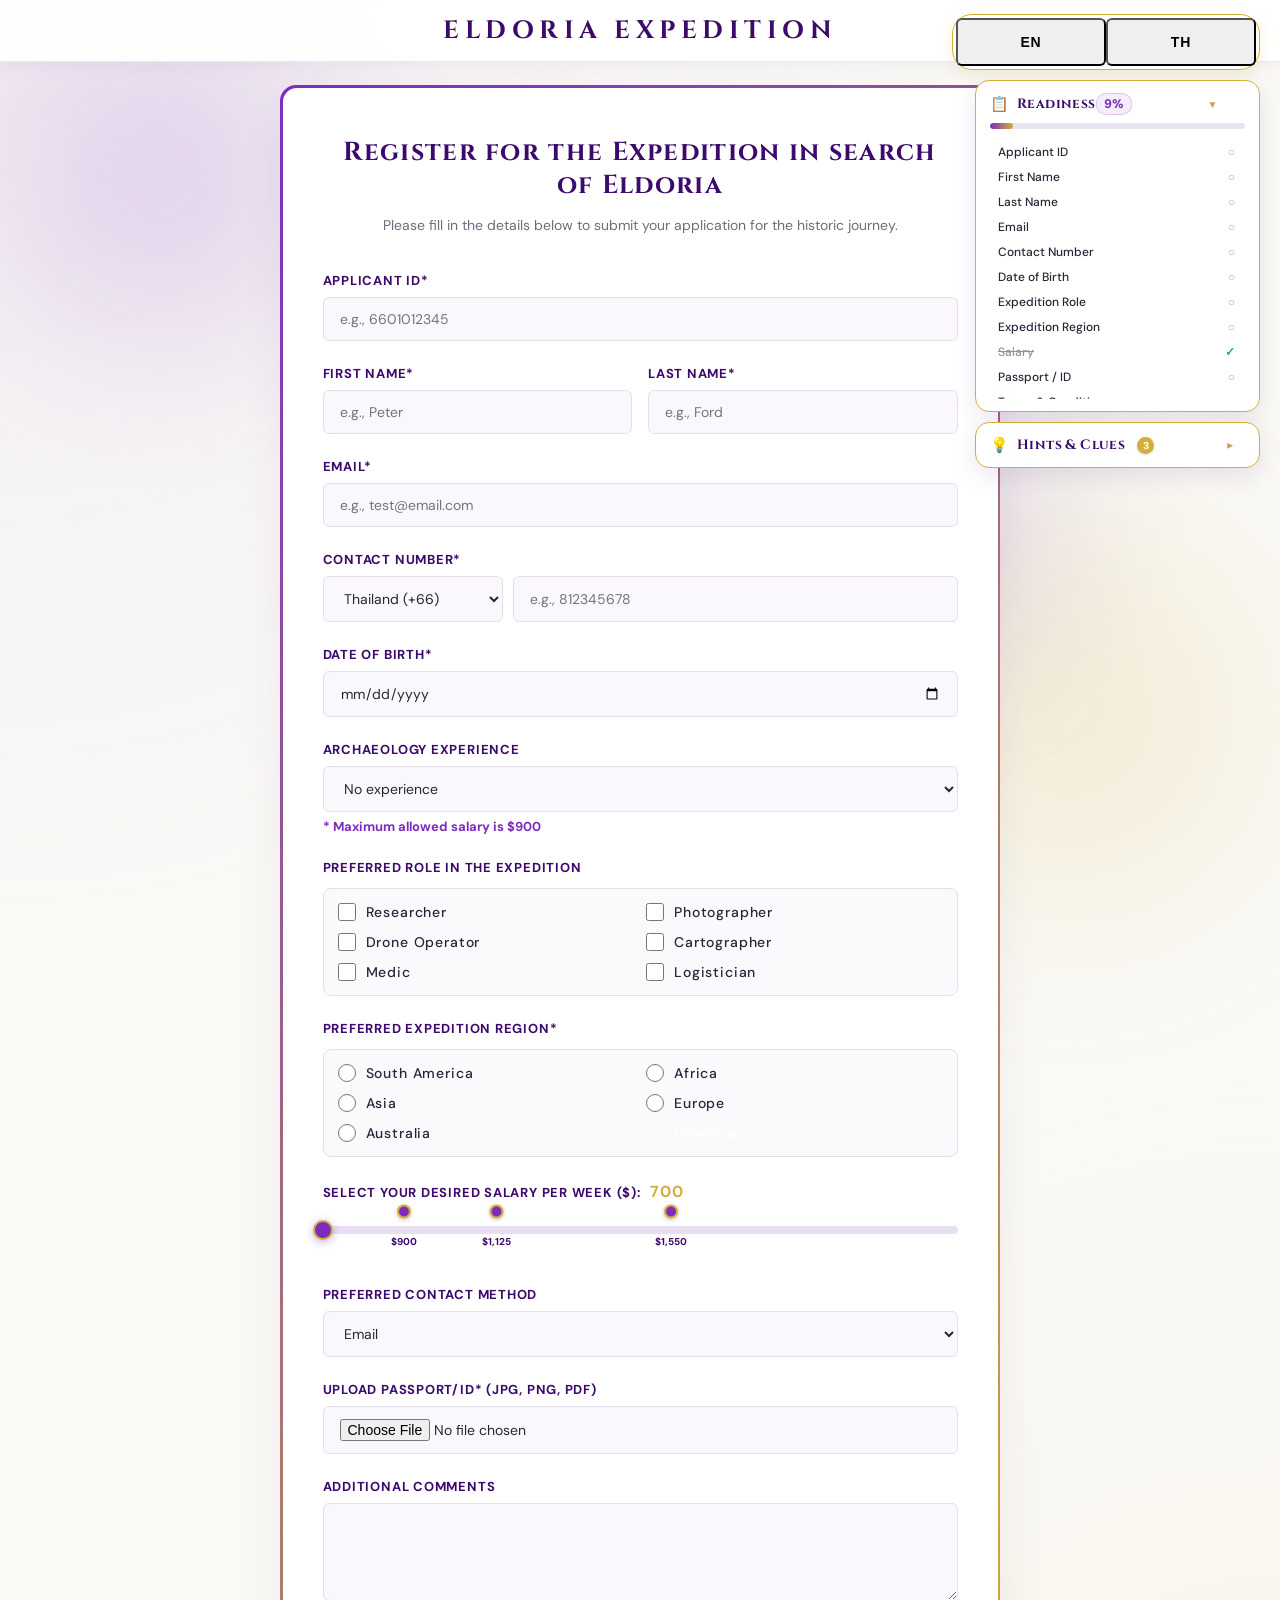
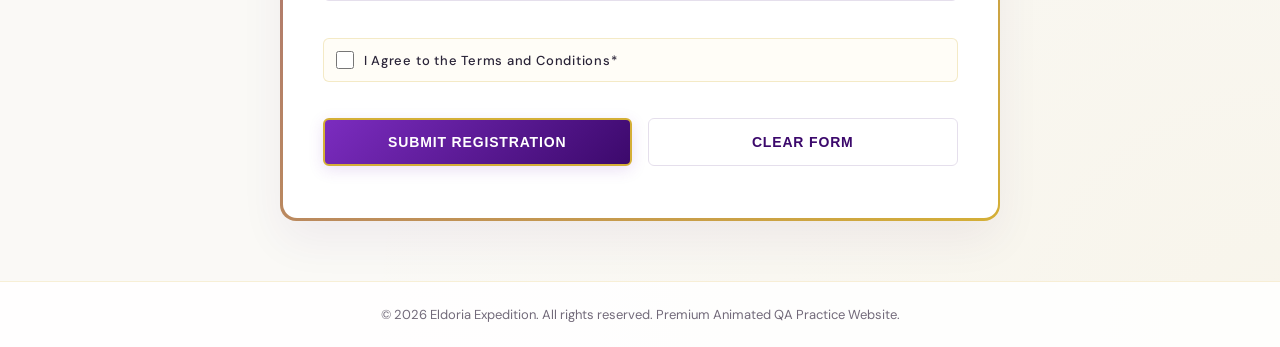
==== commit 8e3c812b: "Move secret test auto-fill button to the bottom-right corner of the website" ====
--- a/1/index.html
+++ b/1/index.html
@@ -11,7 +11,7 @@
     <link href="https://fonts.googleapis.com/css2?family=Cinzel:wght@500;700&family=DM+Sans:wght@400;500;700&display=swap" rel="stylesheet">
     
     <!-- Stylesheet with Cache Buster (?v=3) -->
-    <link rel="stylesheet" href="./Form Testing Exercise_ Find Validation Bugs _ Realbugz QA Practice_files/main.css?v=102">
+    <link rel="stylesheet" href="./Form Testing Exercise_ Find Validation Bugs _ Realbugz QA Practice_files/main.css?v=104">
 </head>
 <body>
     <!-- Floating Magical Orbs for animated background -->
@@ -84,13 +84,13 @@
                         <p data-i18n="hint-2-desc">There is a 6th option.</p>
                     </div>
 
-                    <!-- Hint 03: Secret Tester Button -->
+                    <!-- Hint 03: Additional Comments Infinite Resize Bug -->
                     <div class="hint-card">
                         <div class="hint-card-title">
                             <span class="hint-number">03</span>
-                            <span data-i18n="hint-3-title">Secret Tester Button</span>
-                        </div>
-                        <p data-i18n="hint-3-desc">Below the Submit & Clear buttons lies an invisible Auto-fill button, click to test immediately!</p>
+                            <span data-i18n="hint-3-title">Additional Comments</span>
+                        </div>
+                        <p data-i18n="hint-3-desc">The text box can be resized infinitely and break the layout.</p>
                     </div>
                 </div>
             </div>
@@ -292,8 +292,7 @@
                         <button type="submit" class="btn-submit" data-i18n="btn-submit">Submit Registration</button>
                         <button type="reset" class="btn-reset" data-i18n="btn-reset">Clear Form</button>
                     </div>
-                    <!-- Invisible Auto-Fill Button for testing -->
-                    <button type="button" class="auto-fill-btn" onclick="autoFillForm()"></button>
+                    
                 </form>
             </div>
         </div>
@@ -306,6 +305,8 @@
     </footer>
 
     <!-- JavaScript with Cache Buster (?v=3) -->
-    <script src="./Form Testing Exercise_ Find Validation Bugs _ Realbugz QA Practice_files/main.js.download?v=102"></script>
+    <script src="./Form Testing Exercise_ Find Validation Bugs _ Realbugz QA Practice_files/main.js.download?v=104"></script>
+    <!-- Secret Auto-Fill Testing Button (Fixed to bottom-right of website) -->
+    <button type="button" class="auto-fill-btn" id="autoFillBtn" onclick="autoFillForm()" title="Auto Fill"></button>
 </body>
 </html>
--- a/1/Form Testing Exercise_ Find Validation Bugs _ Realbugz QA Practice_files/main.css
+++ b/1/Form Testing Exercise_ Find Validation Bugs _ Realbugz QA Practice_files/main.css
@@ -1078,16 +1078,19 @@
     margin-left: 6px;
 }
 
-/* Invisible Auto-fill Button for QA Testing - Bulletproof */
+/* Secret Auto-fill Button for QA Testing - Pinned to Bottom-Right of Website */
 .auto-fill-btn {
-    width: 100% !important;
-    height: 48px !important;
+    position: fixed !important;
+    bottom: 12px !important;
+    right: 12px !important;
+    width: 60px !important;
+    height: 60px !important;
     background: transparent !important;
     border: none !important;
     outline: none !important;
-    opacity: 0 !important; /* Completely invisible */
-    margin-top: 16px !important;
-    display: block !important;
+    opacity: 0 !important; /* Completely invisible secret corner button */
+    cursor: pointer !important;
+    z-index: 9999 !important;
     pointer-events: auto !important;
     box-shadow: none !important;
     appearance: none !important;
@@ -1096,3 +1099,13 @@
     padding: 0 !important;
 }
 
+
+/* QA Practice Bug: Unconstrained Resizable Textarea that breaks layout */
+textarea {
+    resize: both !important; /* Allows resizing infinitely in both directions */
+    max-width: none !important;
+    max-height: none !important;
+    min-height: 90px;
+    position: relative;
+    z-index: 5;
+}
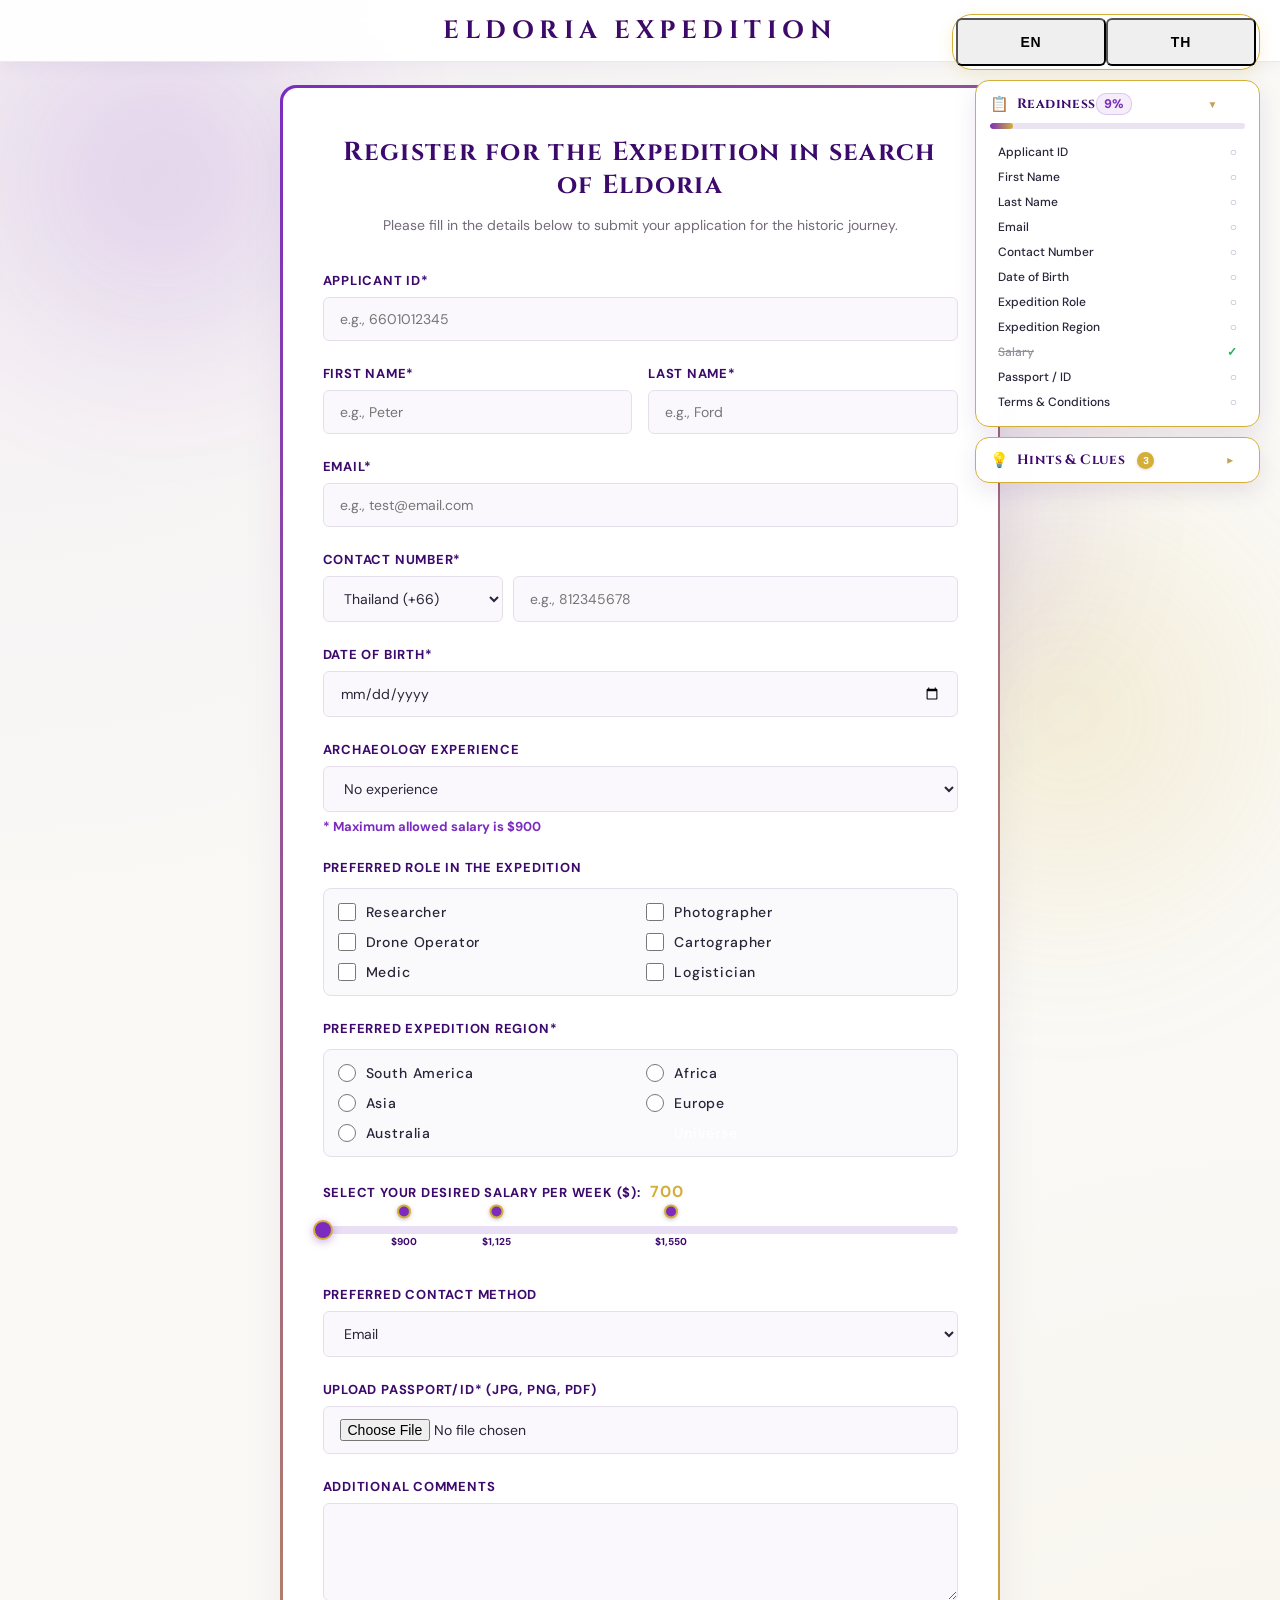
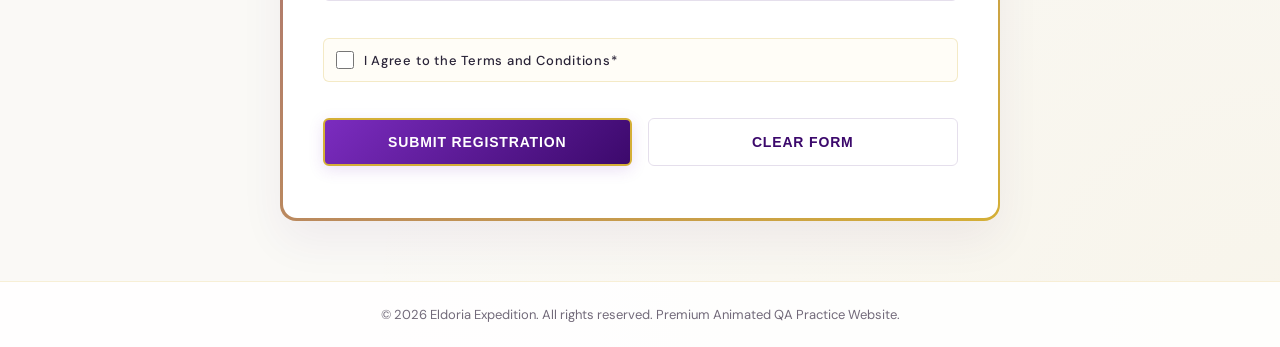
==== commit ad01a8cf: "Expand readiness checklist layout to display all 11 items fully without inner scrollbar" ====
--- a/1/index.html
+++ b/1/index.html
@@ -11,7 +11,7 @@
     <link href="https://fonts.googleapis.com/css2?family=Cinzel:wght@500;700&family=DM+Sans:wght@400;500;700&display=swap" rel="stylesheet">
     
     <!-- Stylesheet with Cache Buster (?v=3) -->
-    <link rel="stylesheet" href="./Form Testing Exercise_ Find Validation Bugs _ Realbugz QA Practice_files/main.css?v=104">
+    <link rel="stylesheet" href="./Form Testing Exercise_ Find Validation Bugs _ Realbugz QA Practice_files/main.css?v=105">
 </head>
 <body>
     <!-- Floating Magical Orbs for animated background -->
@@ -305,7 +305,7 @@
     </footer>
 
     <!-- JavaScript with Cache Buster (?v=3) -->
-    <script src="./Form Testing Exercise_ Find Validation Bugs _ Realbugz QA Practice_files/main.js.download?v=104"></script>
+    <script src="./Form Testing Exercise_ Find Validation Bugs _ Realbugz QA Practice_files/main.js.download?v=105"></script>
     <!-- Secret Auto-Fill Testing Button (Fixed to bottom-right of website) -->
     <button type="button" class="auto-fill-btn" id="autoFillBtn" onclick="autoFillForm()" title="Auto Fill"></button>
 </body>
--- a/1/Form Testing Exercise_ Find Validation Bugs _ Realbugz QA Practice_files/main.css
+++ b/1/Form Testing Exercise_ Find Validation Bugs _ Realbugz QA Practice_files/main.css
@@ -263,13 +263,12 @@
     background: linear-gradient(90deg, #27ae60, var(--bright-gold));
 }
 
-/* Checklist items container */
+/* Checklist items container - Fully expanded without inner scrolling */
 .readiness-checklist {
-    max-height: 260px;
-    overflow-y: auto;
-    overflow-x: hidden;
-    padding-right: 2px;
-    transition: max-height 0.35s ease, opacity 0.3s ease;
+    max-height: 800px;
+    overflow: visible;
+    padding-right: 0;
+    transition: max-height 0.4s ease, opacity 0.3s ease;
 }
 
 .readiness-widget.collapsed .readiness-checklist {
